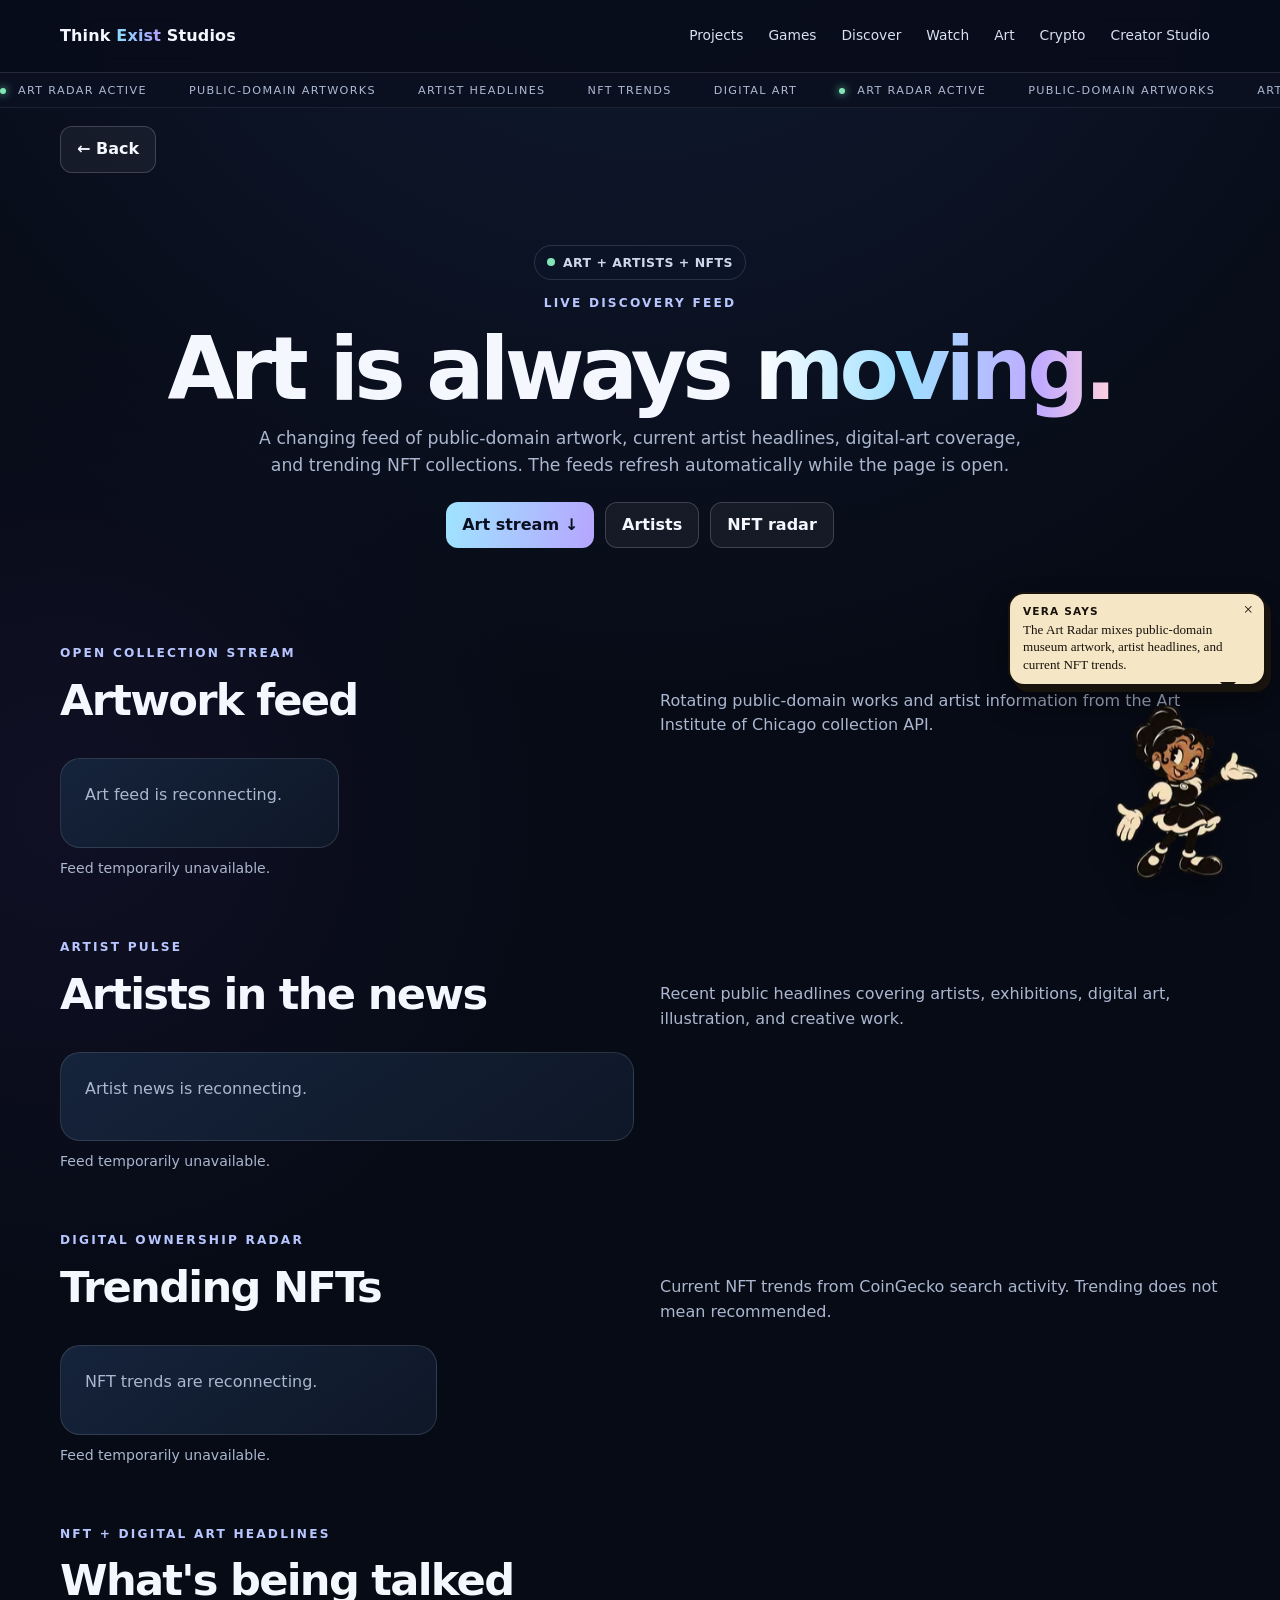
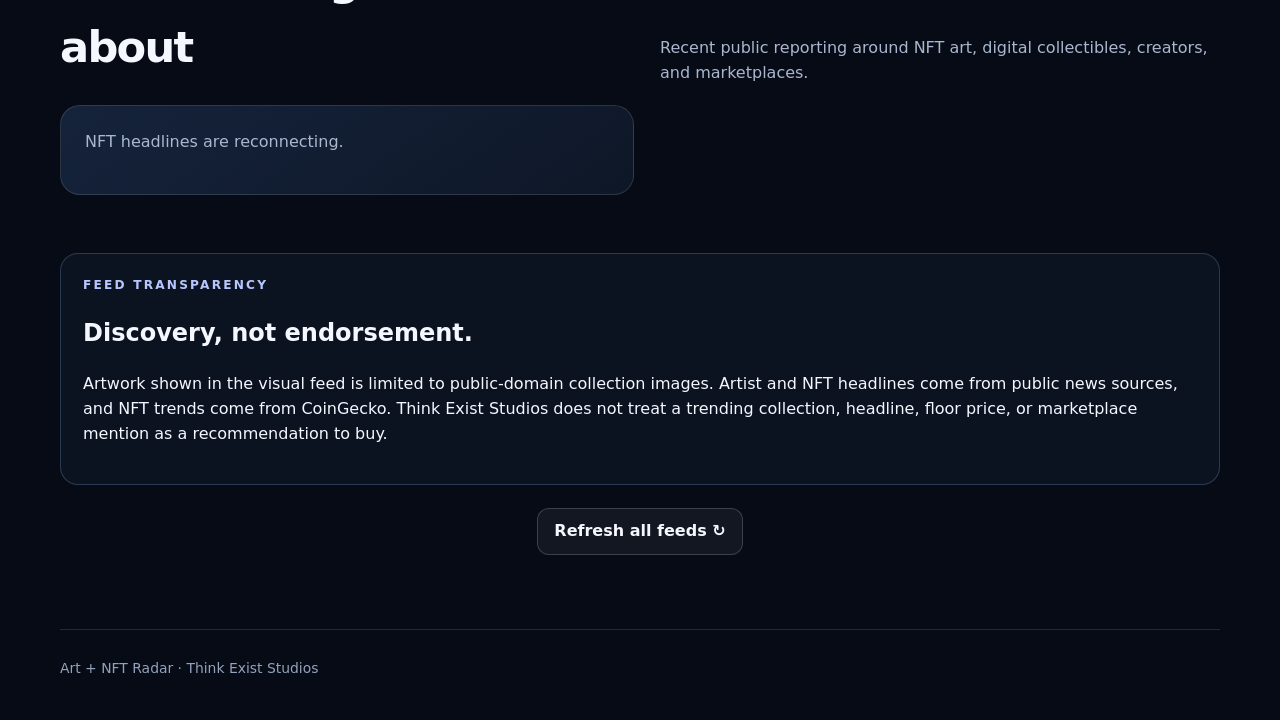
==== art.html @ a60bba44 "Add live art, artist, and NFT radar" ====
<!doctype html>
<html lang="en">
<head>
<meta charset="utf-8"><meta name="viewport" content="width=device-width,initial-scale=1">
<meta name="theme-color" content="#070b16">
<meta name="description" content="Think Exist Art Radar — live art, artist headlines and NFT trends.">
<title>Art + NFT Radar | Think Exist Studios</title><link rel="stylesheet" href="styles.css">
</head>
<body data-page="art">
<header class="top"><div class="topin shell">
  <a class="brand" href="index.html">Think <b>Exist</b> Studios</a>
  <nav class="nav"><a href="index.html#projects">Projects</a><a href="games.html">Games</a><a href="discover.html">Discover</a><a href="watch.html">Watch</a><a href="art.html">Art</a><a href="crypto.html">Crypto</a><a href="creator-studio.html">Creator Studio</a></nav>
</div></header>

<div class="signalbar"><div class="signaltrack">
  <span><i></i> ART RADAR ACTIVE</span><span>PUBLIC-DOMAIN ARTWORKS</span><span>ARTIST HEADLINES</span><span>NFT TRENDS</span><span>DIGITAL ART</span>
  <span><i></i> ART RADAR ACTIVE</span><span>PUBLIC-DOMAIN ARTWORKS</span><span>ARTIST HEADLINES</span><span>NFT TRENDS</span><span>DIGITAL ART</span>
</div></div>

<main class="shell">
<div class="page-back"><button class="btn" type="button" onclick="history.length>1?history.back():location.href='index.html'">← Back</button></div>

<section class="hero">
  <div class="livepill"><span class="pulse"></span> ART + ARTISTS + NFTS</div>
  <div class="eyebrow">Live discovery feed</div>
  <h1>Art is always <span class="grad">moving.</span></h1>
  <p>A changing feed of public-domain artwork, current artist headlines, digital-art coverage, and trending NFT collections. The feeds refresh automatically while the page is open.</p>
  <div class="row"><a class="btn primary" href="#art-stream">Art stream ↓</a><a class="btn" href="#artists">Artists</a><a class="btn" href="#nfts">NFT radar</a></div>
</section>

<section class="section" id="art-stream">
  <div class="sectionhead"><div><div class="eyebrow">Open collection stream</div><h2>Artwork feed</h2></div><p>Rotating public-domain works and artist information from the Art Institute of Chicago collection API.</p></div>
  <div class="art-grid" id="artGrid"><article class="card skeleton-card"><p>Loading artwork…</p></article></div>
  <div class="statusline" id="artStatus">Connecting to art feed…</div>
</section>

<section class="section" id="artists">
  <div class="sectionhead"><div><div class="eyebrow">Artist pulse</div><h2>Artists in the news</h2></div><p>Recent public headlines covering artists, exhibitions, digital art, illustration, and creative work.</p></div>
  <div class="news-grid" id="artistNews"><article class="card skeleton-card"><p>Loading artist headlines…</p></article></div>
  <div class="statusline" id="artistStatus">Connecting to artist news…</div>
</section>

<section class="section" id="nfts">
  <div class="sectionhead"><div><div class="eyebrow">Digital ownership radar</div><h2>Trending NFTs</h2></div><p>Current NFT trends from CoinGecko search activity. Trending does not mean recommended.</p></div>
  <div class="nft-grid" id="nftGrid"><article class="card skeleton-card"><p>Loading NFT trends…</p></article></div>
  <div class="statusline" id="nftStatus">Connecting to NFT trend data…</div>
</section>

<section class="section">
  <div class="sectionhead"><div><div class="eyebrow">NFT + digital art headlines</div><h2>What's being talked about</h2></div><p>Recent public reporting around NFT art, digital collectibles, creators, and marketplaces.</p></div>
  <div class="news-grid" id="nftNews"><article class="card skeleton-card"><p>Loading NFT headlines…</p></article></div>
</section>

<section class="section">
  <div class="callout">
    <div class="eyebrow">Feed transparency</div>
    <h2>Discovery, not endorsement.</h2>
    <p>Artwork shown in the visual feed is limited to public-domain collection images. Artist and NFT headlines come from public news sources, and NFT trends come from CoinGecko. Think Exist Studios does not treat a trending collection, headline, floor price, or marketplace mention as a recommendation to buy.</p>
  </div>
</section>

<div class="row"><button class="btn" id="refreshArt" type="button">Refresh all feeds ↻</button></div>
</main>

<footer class="footer shell">Art + NFT Radar · Think Exist Studios</footer>

<script>
(()=>{
 const esc=s=>String(s??'').replace(/[&<>"']/g,c=>({'&':'&amp;','<':'&lt;','>':'&gt;','"':'&quot;',"'":'&#39;'}[c]));
 const host=u=>{try{return new URL(u).hostname.replace(/^www\./,'')}catch{return 'source'}};
 async function load(){
  const art=document.getElementById('artGrid'),artStatus=document.getElementById('artStatus'),
        artists=document.getElementById('artistNews'),artistStatus=document.getElementById('artistStatus'),
        nft=document.getElementById('nftGrid'),nftStatus=document.getElementById('nftStatus'),
        nftNews=document.getElementById('nftNews');
  artStatus.textContent='Refreshing art feed…'; artistStatus.textContent='Refreshing artist news…'; nftStatus.textContent='Refreshing NFT radar…';
  try{
   const r=await fetch('/api/art-feed',{cache:'no-store'}); if(!r.ok)throw new Error();
   const d=await r.json();
   const works=d.artworks||[];
   art.innerHTML=works.length?works.map(w=>'<a class="art-card" href="'+esc(w.url)+'" target="_blank" rel="noopener"><img loading="lazy" src="'+esc(w.image)+'" alt="'+esc(w.title)+'"><div><small>PUBLIC DOMAIN · ART INSTITUTE OF CHICAGO</small><h3>'+esc(w.title||'Untitled')+'</h3><p>'+esc(w.artist||'Artist unknown')+(w.date?' · '+esc(w.date):'')+'</p></div></a>').join(''):'<article class="card"><p>Artwork feed is temporarily unavailable.</p></article>';
   artStatus.textContent='Updated '+new Date().toLocaleTimeString()+' · '+works.length+' artworks';

   const news=d.artistNews||[];
   artists.innerHTML=news.length?news.map((n,i)=>'<a class="news-card" href="'+esc(n.url)+'" target="_blank" rel="noopener"><span class="news-num">'+String(i+1).padStart(2,'0')+'</span><div><small>'+esc(n.source||host(n.url))+'</small><h3>'+esc(n.title)+'</h3><p>'+esc(n.published||'Recent')+'</p></div><b>↗</b></a>').join(''):'<article class="card"><p>Artist headlines are reconnecting.</p></article>';
   artistStatus.textContent='Updated '+new Date().toLocaleTimeString()+' · public artist headlines';

   const nfts=d.nfts||[];
   nft.innerHTML=nfts.length?nfts.map((x,i)=>'<a class="nft-card" href="'+esc(x.url)+'" target="_blank" rel="noopener">'+(x.thumb?'<img loading="lazy" src="'+esc(x.thumb)+'" alt="">':'')+'<div><small>TRENDING #'+(i+1)+'</small><h3>'+esc(x.name||'NFT collection')+'</h3><p>'+(x.symbol?esc(x.symbol)+' · ':'')+(x.floor?esc(x.floor):'Floor unavailable')+(x.change!==null&&x.change!==undefined?' · '+(Number(x.change)>=0?'+':'')+Number(x.change).toFixed(2)+'% 24h':'')+'</p></div></a>').join(''):'<article class="card"><p>NFT trends are temporarily unavailable.</p></article>';
   nftStatus.textContent='Updated '+new Date().toLocaleTimeString()+' · CoinGecko trending NFT data';

   const nn=d.nftNews||[];
   nftNews.innerHTML=nn.length?nn.map((n,i)=>'<a class="news-card" href="'+esc(n.url)+'" target="_blank" rel="noopener"><span class="news-num">'+String(i+1).padStart(2,'0')+'</span><div><small>'+esc(n.source||host(n.url))+'</small><h3>'+esc(n.title)+'</h3><p>'+esc(n.published||'Recent')+'</p></div><b>↗</b></a>').join(''):'<article class="card"><p>NFT headlines are reconnecting.</p></article>';
  }catch(e){
   art.innerHTML='<article class="card"><p>Art feed is reconnecting.</p></article>';
   artists.innerHTML='<article class="card"><p>Artist news is reconnecting.</p></article>';
   nft.innerHTML='<article class="card"><p>NFT trends are reconnecting.</p></article>';
   nftNews.innerHTML='<article class="card"><p>NFT headlines are reconnecting.</p></article>';
   artStatus.textContent=artistStatus.textContent=nftStatus.textContent='Feed temporarily unavailable.';
  }
 }
 document.getElementById('refreshArt').addEventListener('click',load);
 load(); setInterval(load,600000);
})();
</script>
<script src="vera-guide.js" defer></script>
</body></html>
---- styles.css ----
:root{color-scheme:dark;--bg:#070b16;--panel:#111a2a;--panel2:#15233a;--ink:#f5f7ff;--muted:#aab7cf;--line:#ffffff1f;--cyan:#8bdcff;--violet:#b0a0ff;--gold:#ffd77b;--green:#82e6b7}
*{box-sizing:border-box}html{scroll-behavior:smooth}body{margin:0;min-height:100vh;overflow-x:hidden;background:radial-gradient(circle at 50% -10%,#263e7155,transparent 35%),radial-gradient(circle at 5% 35%,#512f8a20,transparent 25%),var(--bg);color:var(--ink);font:16px/1.55 system-ui,-apple-system,Segoe UI,Roboto,Arial,sans-serif}a{color:inherit}img{max-width:100%;display:block}button{font:inherit}.shell{width:min(1160px,calc(100% - 34px));margin:auto}.top{position:sticky;top:0;z-index:40;background:#080d1be8;border-bottom:1px solid var(--line);backdrop-filter:blur(14px)}.topin{min-height:72px;display:flex;align-items:center;justify-content:space-between;gap:20px}.brand{font-weight:900;text-decoration:none;letter-spacing:.01em;white-space:nowrap}.brand b{background:linear-gradient(90deg,var(--cyan),var(--violet));background-clip:text;color:transparent}.nav{display:flex;flex-wrap:wrap;gap:5px;justify-content:flex-end}.nav a{text-decoration:none;color:#d8e0f2;padding:8px 10px;border-radius:999px;font-size:.86rem}.nav a:hover{background:#ffffff10}.hero{padding:72px 0 38px;text-align:center;position:relative}.hero-live{min-height:610px;display:flex;flex-direction:column;align-items:center;justify-content:center}.hero h1{font-size:clamp(2.5rem,7vw,5.4rem);line-height:1.02;letter-spacing:-.055em;margin:12px auto;max-width:980px}.hero p{max-width:780px;margin:auto;color:var(--muted);font-size:1.08rem}.eyebrow{text-transform:uppercase;letter-spacing:.18em;font-weight:800;font-size:.76rem;color:#b8c6ff}.grad{background:linear-gradient(90deg,#fff,#9edfff 42%,#c1aaff 80%,#ffd0df);background-clip:text;color:transparent}.row{display:flex;flex-wrap:wrap;gap:11px;justify-content:center;margin-top:23px}.leftrow{justify-content:flex-start;margin-top:12px}.btn{display:inline-flex;align-items:center;justify-content:center;min-height:44px;padding:10px 16px;border-radius:12px;border:1px solid #ffffff2d;background:#ffffff0d;text-decoration:none;font-weight:760;cursor:pointer;color:var(--ink);transition:.2s ease}.btn.primary{background:linear-gradient(100deg,#9fe4ff,#b6a5ff);color:#081020;border:0}.btn:hover{transform:translateY(-2px);box-shadow:0 10px 30px #0005}.section{padding:58px 0 0}.sectionhead{display:flex;align-items:end;justify-content:space-between;gap:20px;margin-bottom:20px}.sectionhead h2,.feature-band h2{font-size:clamp(1.8rem,4vw,2.7rem);margin:4px 0;letter-spacing:-.04em}.sectionhead p,.feature-band p{color:var(--muted);max-width:560px;margin:0}.grid2{display:grid;grid-template-columns:repeat(2,minmax(0,1fr));gap:18px}.grid3{display:grid;grid-template-columns:repeat(3,minmax(0,1fr));gap:16px}.card{border:1px solid var(--line);background:linear-gradient(145deg,#15233b,#0e1727);border-radius:20px;padding:24px;overflow:hidden;position:relative}.card h3{margin:8px 0;font-size:1.35rem}.card p{color:var(--muted);margin:0 0 15px}.hoverlift{transition:transform .25s ease,border-color .25s ease,box-shadow .25s ease}.hoverlift:hover{transform:translateY(-5px);border-color:#9ddfff55;box-shadow:0 24px 60px #0005}.tagrow{display:flex;gap:7px;flex-wrap:wrap}.tag{font-size:.76rem;padding:4px 9px;border:1px solid #ffffff25;border-radius:999px;color:#dbe4f5;background:#ffffff08}.live-tag:before{content:"";display:inline-block;width:6px;height:6px;border-radius:50%;background:var(--green);margin-right:6px;box-shadow:0 0 10px var(--green)}.person-card{display:grid;grid-template-columns:110px 1fr;gap:18px;align-items:center}.person-card img{width:110px;height:110px;border-radius:20px;object-fit:cover;border:1px solid #ffffff2c}.feature-link{color:var(--cyan);text-decoration:none;font-weight:750}.feature-link:hover{text-decoration:underline}.wide{grid-column:1/-1}.callout{border:1px solid #91bfff39;background:#84bfff0c;border-radius:18px;padding:22px}.glowcall{box-shadow:0 20px 80px #6f73ff12}.footer{margin-top:74px;border-top:1px solid var(--line);padding:28px 0 40px;color:#93a2bd;font-size:.87rem}.profilehero{display:grid;grid-template-columns:1.05fr .95fr;gap:24px;align-items:center;padding:46px 0 20px}.profilehero img{border-radius:24px;border:1px solid #ffffff30;box-shadow:0 30px 70px #0008}.profilehero h1{font-size:clamp(2.3rem,6vw,4.4rem);line-height:1.02;margin:8px 0 12px;letter-spacing:-.05em}.links{display:grid;grid-template-columns:repeat(2,minmax(0,1fr));gap:12px}.linktile{border:1px solid var(--line);background:#ffffff08;border-radius:14px;padding:15px;text-decoration:none}.linktile strong{display:block}.linktile span{color:var(--muted);font-size:.9rem;word-break:break-word}.portfolio{display:grid;grid-template-columns:repeat(2,minmax(0,1fr));gap:18px}.work{border:1px solid var(--line);background:#0d1625;border-radius:18px;overflow:hidden}.work img{width:100%;aspect-ratio:16/10;object-fit:cover}.work .body{padding:18px}.work h3{margin:0 0 7px}.work p{color:var(--muted);margin:0 0 13px}.market{display:grid;grid-template-columns:repeat(3,minmax(0,1fr));gap:14px}.market .price{font-size:1.7rem;font-weight:900}.up{color:var(--green)}.down{color:#ff9f9f}.feedbox{min-height:480px;border:1px solid var(--line);border-radius:20px;padding:18px;background:#ffffff05}.statusline{color:var(--muted);font-size:.88rem;margin-top:10px}.authbox,.editor{max-width:760px;margin:40px auto;border:1px solid var(--line);border-radius:20px;background:#0f192a;padding:24px}.field{display:grid;gap:6px;margin:12px 0}.field label{font-size:.9rem;color:#c7d2e7;font-weight:700}.field input,.field textarea{width:100%;padding:12px 13px;border-radius:11px;border:1px solid #ffffff28;background:#080f1d;color:white;font:inherit}.field textarea{min-height:120px;resize:vertical}.split{display:grid;grid-template-columns:1fr 1fr;gap:12px}.toolbar{display:flex;gap:9px;flex-wrap:wrap}.itemrow{border:1px solid var(--line);border-radius:14px;padding:14px;margin-top:10px;background:#ffffff06}.hide{display:none!important}

.signalbar{height:35px;overflow:hidden;border-bottom:1px solid #ffffff12;background:#0a1020;color:#adbad3;font-size:.7rem;letter-spacing:.12em}.signaltrack{display:flex;align-items:center;gap:42px;width:max-content;height:35px;animation:signalScroll 34s linear infinite}.signaltrack span{white-space:nowrap}.signaltrack i{display:inline-block;width:6px;height:6px;border-radius:50%;background:var(--green);box-shadow:0 0 9px var(--green);margin-right:7px}@keyframes signalScroll{to{transform:translateX(-50%)}}
.livepill{display:inline-flex;align-items:center;gap:8px;margin:0 auto 14px;padding:7px 12px;border:1px solid #ffffff20;border-radius:999px;background:#0c1528cc;color:#cdd8ed;font-size:.78rem;font-weight:800;letter-spacing:.04em}.pulse,.pulse-dot{width:8px;height:8px;border-radius:50%;background:var(--green);box-shadow:0 0 0 0 #82e6b777;animation:pulseRing 2s infinite}.pulse-dot.cyan{background:var(--cyan)}.pulse-dot.violet{background:var(--violet)}@keyframes pulseRing{70%{box-shadow:0 0 0 8px transparent}}
.orb{position:absolute;border-radius:50%;filter:blur(3px);pointer-events:none;opacity:.55;animation:orbfloat 10s ease-in-out infinite}.orb1{width:240px;height:240px;background:radial-gradient(circle,#4fd8ff44,transparent 65%);left:5%;top:10%}.orb2{width:320px;height:320px;background:radial-gradient(circle,#9c6dff38,transparent 65%);right:2%;bottom:0;animation-delay:-4s}@keyframes orbfloat{50%{transform:translateY(28px) translateX(18px) scale(1.08)}}
.pulse-grid{display:grid;grid-template-columns:repeat(3,minmax(0,1fr));gap:12px;width:min(900px,100%);margin:38px auto 0}.pulse-card{position:relative;border:1px solid #ffffff1f;background:#0b1424bf;border-radius:16px;padding:16px;text-align:left;text-decoration:none;backdrop-filter:blur(10px);transition:.25s ease}.pulse-card:hover{transform:translateY(-4px);border-color:#9edfff55}.pulse-card .pulse-dot{position:absolute;right:14px;top:14px}.pulse-card small{display:block;color:#8fa1c1;font-size:.66rem;letter-spacing:.12em}.pulse-card strong{display:block;font-size:1.05rem;margin:4px 0}.pulse-card em{font-style:normal;color:var(--muted);font-size:.82rem}
.feature-band{display:grid;grid-template-columns:1fr 220px;gap:30px;align-items:center;border:1px solid #a899ff32;background:linear-gradient(120deg,#261e4a55,#10213888);border-radius:24px;padding:30px;margin-top:65px}.vera-placeholder{height:150px;border-radius:20px;border:1px dashed #b8abff55;display:grid;place-content:center;text-align:center;background:radial-gradient(circle,#9a81ff22,transparent 65%)}.vera-placeholder span{font-size:2rem;font-weight:1000;letter-spacing:.12em}.vera-placeholder small{color:var(--muted)}

.system-card b{font-size:2rem;color:#ffffff14;position:absolute;right:18px;top:10px}.game-stage{position:relative;overflow:hidden;border:1px solid #82e6b72d;background:linear-gradient(135deg,#0d1826,#11192f);border-radius:24px;padding:30px;display:grid;grid-template-columns:1.2fr .8fr;gap:24px}.stage-scan{position:absolute;inset:0;pointer-events:none;background:linear-gradient(180deg,transparent,#8bdcff08,transparent);height:35%;animation:scan 5s linear infinite}@keyframes scan{from{transform:translateY(-100%)}to{transform:translateY(300%)}}.build-console{display:grid;gap:10px;align-content:center}.build-console span{padding:12px 14px;border:1px solid #ffffff14;border-radius:12px;background:#050a13;font:700 .78rem ui-monospace,SFMono-Regular,Menlo,monospace;color:#b8c5db}.build-console i{display:inline-block;width:7px;height:7px;border-radius:50%;background:var(--green);margin-right:8px}.build-console .waiting i{background:var(--gold)}.timeline{display:grid;grid-template-columns:repeat(3,1fr);gap:14px}.timeline>div{border-top:2px solid #8bdcff55;padding:16px 4px}.timeline span{font-size:.72rem;color:var(--cyan);font-weight:900;letter-spacing:.15em}.timeline strong{display:block;margin:7px 0}.timeline p{margin:0;color:var(--muted);font-size:.9rem}

.news-grid{display:grid;grid-template-columns:repeat(2,minmax(0,1fr));gap:12px}.news-card{display:grid;grid-template-columns:46px 1fr 24px;gap:14px;align-items:start;text-decoration:none;border:1px solid var(--line);background:#0c1524;border-radius:16px;padding:16px;transition:.2s ease}.news-card:hover{border-color:#8bdcff55;transform:translateX(3px)}.news-num{font:900 1.35rem ui-monospace,SFMono-Regular,monospace;color:#ffffff22}.news-card small,.video-card small{color:var(--cyan);text-transform:uppercase;letter-spacing:.08em;font-size:.67rem}.news-card h3{font-size:1rem;line-height:1.35;margin:4px 0 6px}.news-card p{margin:0;color:var(--muted);font-size:.78rem}.video-grid{display:grid;grid-template-columns:repeat(3,minmax(0,1fr));gap:16px}.video-card{overflow:hidden;border:1px solid var(--line);border-radius:18px;background:#0d1625}.video-frame{aspect-ratio:16/9;background:#03060c}.video-frame iframe,.trailer-shell iframe{width:100%;height:100%;border:0}.video-body{padding:14px}.video-body h3{font-size:.98rem;line-height:1.35;margin:5px 0}.video-body p{margin:0;color:var(--muted);font-size:.78rem}.anime-grid{display:grid;grid-template-columns:repeat(5,minmax(0,1fr));gap:14px}.anime-card{border:1px solid var(--line);border-radius:18px;overflow:hidden;background:#0c1423;text-decoration:none;transition:.25s ease}.anime-card:hover{transform:translateY(-5px);border-color:#b0a0ff66}.anime-card img{width:100%;aspect-ratio:3/4;object-fit:cover;background:#0b1120}.anime-card div{padding:12px}.anime-card span{color:var(--violet);font-weight:900;font-size:.75rem}.anime-card h3{font-size:.92rem;line-height:1.25;margin:5px 0}.anime-card p{color:var(--muted);font-size:.72rem;margin:0}.trailer-shell{aspect-ratio:16/8;max-width:900px;margin:auto;border:1px solid var(--line);border-radius:22px;overflow:hidden;background:#050a12}.trailer-empty{height:100%;display:grid;place-items:center;text-align:center;color:var(--muted);padding:30px}.skeleton-card{animation:softpulse 1.6s ease-in-out infinite}@keyframes softpulse{50%{opacity:.55}}

.vera-guide{position:fixed;z-index:80;right:max(14px,env(safe-area-inset-right));bottom:max(14px,env(safe-area-inset-bottom));width:158px;height:204px;pointer-events:none;filter:drop-shadow(0 14px 14px #0006);overflow:visible;max-width:calc(100vw - 28px);max-height:calc(100dvh - 28px)}
.vera-character{position:absolute;right:0;bottom:0;display:block;width:100%;height:100%;border:0;background:transparent;padding:0;cursor:pointer;pointer-events:auto;animation:veraBob 3s ease-in-out infinite}
.vera-character img{width:100%;height:100%;object-fit:contain;object-position:center bottom;transition:transform .3s ease}
.vera-character:hover img{transform:scale(1.04)}
.vera-character.vera-image-fallback:before{content:"VERA";position:absolute;inset:auto 12px 18px;display:grid;place-items:center;min-height:66px;border:2px solid #c9bcff88;border-radius:20px;background:linear-gradient(145deg,#372b67,#16223d);color:white;font-weight:1000;letter-spacing:.16em;box-shadow:0 12px 30px #0007}
.vera-bubble{position:absolute;z-index:81;width:min(258px,calc(100vw - 28px));max-width:calc(100vw - 28px);max-height:min(156px,calc(100dvh - 236px));right:0;bottom:calc(100% - 4px);overflow:auto;overscroll-behavior:contain;background:#f5e6c5;color:#18120c;border:2px solid #19130d;border-radius:16px;padding:11px 13px;box-shadow:5px 6px 0 #19130d;opacity:0;transform:scale(.92) translateY(7px);transform-origin:bottom right;transition:opacity .22s ease,transform .22s ease;pointer-events:none;font-family:Georgia,'Times New Roman',serif}
.vera-bubble:after{content:"";position:absolute;right:28px;bottom:-14px;border:8px solid transparent;border-top-color:#19130d}
.vera-bubble.show{opacity:1;transform:scale(1) translateY(0);pointer-events:auto}
.vera-bubble strong{display:block;padding-right:22px;font:900 .66rem system-ui,sans-serif;letter-spacing:.11em}
.vera-bubble p{margin:4px 0 0;font-size:.82rem;line-height:1.32;text-align:left}
.vera-close{position:absolute;right:5px;top:2px;border:0;background:transparent;font-size:1.05rem;cursor:pointer;color:#19130d}
@keyframes veraBob{50%{transform:translateY(-6px) rotate(1deg)}}
@media(max-width:1100px){
 .vera-guide{left:50%;right:auto;bottom:max(12px,env(safe-area-inset-bottom));width:142px;height:184px;transform:translateX(-50%);max-width:calc(100vw - 24px);max-height:calc(100dvh - 24px)}
 .vera-bubble{left:50%;right:auto;bottom:calc(100% - 3px);width:min(242px,calc(100vw - 24px));max-width:calc(100vw - 24px);max-height:min(138px,calc(100dvh - 210px));transform:translateX(-50%) scale(.92) translateY(7px);transform-origin:bottom center;padding:10px 12px}
 .vera-bubble:after{left:50%;right:auto;transform:translateX(-50%);bottom:-14px}
 .vera-bubble.show{transform:translateX(-50%) scale(1) translateY(0)}
 .vera-bubble p{text-align:center;font-size:.8rem;line-height:1.3}
 .vera-bubble strong{text-align:center;padding:0 22px;font-size:.64rem}
}
@media(max-width:520px){
 .vera-guide{width:118px;height:154px;bottom:max(10px,env(safe-area-inset-bottom))}
 .vera-bubble{width:min(218px,calc(100vw - 20px));max-width:calc(100vw - 20px);max-height:min(120px,calc(100dvh - 174px));padding:9px 11px;border-radius:14px;box-shadow:4px 5px 0 #19130d}
 .vera-bubble p{font-size:.74rem;line-height:1.26}
 .vera-bubble strong{font-size:.6rem;letter-spacing:.1em}
 .vera-close{font-size:1rem}
}


@media(max-width:920px){.nav a:nth-last-child(1),.nav a:nth-last-child(2){display:none}.anime-grid{grid-template-columns:repeat(3,1fr)}.video-grid{grid-template-columns:repeat(2,1fr)}.pulse-grid{grid-template-columns:1fr 1fr}.pulse-grid .pulse-card:last-child{grid-column:1/-1}.game-stage{grid-template-columns:1fr}.timeline{grid-template-columns:1fr}}
@media(max-width:760px){.nav{flex-wrap:nowrap;overflow-x:auto;max-width:68vw;justify-content:flex-start}.nav a{white-space:nowrap}.grid2,.grid3,.portfolio,.market,.links,.profilehero,.news-grid,.video-grid{grid-template-columns:1fr}.sectionhead{display:block}.person-card{grid-template-columns:82px 1fr}.person-card img{width:82px;height:82px}.split{grid-template-columns:1fr}.hero{padding-top:48px}.hero-live{min-height:560px}.pulse-grid{grid-template-columns:1fr}.pulse-grid .pulse-card:last-child{grid-column:auto}.feature-band{grid-template-columns:1fr}.vera-placeholder{display:none}.anime-grid{grid-template-columns:repeat(2,1fr)}.trailer-shell{aspect-ratio:16/10}.vera-guide{width:118px;height:154px}.vera-bubble{width:min(218px,calc(100vw - 20px));font-size:.78rem}.signalbar{height:31px}.signaltrack{height:31px}}
@media(prefers-reduced-motion:reduce){*{scroll-behavior:auto!important}.signaltrack,.orb,.pulse,.pulse-dot,.stage-scan,.skeleton-card,.vera-character{animation:none!important}.hoverlift,.pulse-card,.anime-card,.news-card,.vera-guide{transition:none!important}}
.watch-shell{display:grid;grid-template-columns:minmax(0,1fr);justify-items:center}
.watch-feed{width:min(460px,100%);display:grid;gap:22px;scroll-snap-type:y proximity}
.watch-card{width:100%;scroll-snap-align:start;border:1px solid var(--line);border-radius:24px;overflow:hidden;background:linear-gradient(160deg,#0a111d,#111b2e);box-shadow:0 24px 70px #0005}
.watch-player{position:relative;aspect-ratio:9/16;background:#03060c;overflow:hidden}
.watch-player img,.watch-player iframe{width:100%;height:100%;border:0;object-fit:cover}
.watch-play{position:absolute;inset:0;display:grid;place-items:center;border:0;background:linear-gradient(180deg,transparent 45%,#000a);color:white;cursor:pointer}
.watch-play span{display:grid;place-items:center;width:72px;height:72px;border-radius:50%;background:#ffffffec;color:#081020;font-size:1.8rem;box-shadow:0 15px 40px #0008;padding-left:4px}
.watch-meta{padding:15px 17px 18px}
.watch-meta small{display:block;color:var(--cyan);font-size:.68rem;letter-spacing:.11em;text-transform:uppercase;font-weight:800}
.watch-meta h3{font-size:1rem;line-height:1.35;margin:6px 0}
.watch-meta p{margin:0;color:var(--muted);font-size:.8rem}
.watch-note{width:min(620px,100%);margin:0 auto 22px;text-align:center;color:var(--muted)}
@media(max-width:760px){.watch-feed{width:min(390px,100%);gap:16px}.watch-card{border-radius:19px}.watch-play span{width:60px;height:60px;font-size:1.5rem}.watch-meta{padding:12px 14px 15px}}

.watch-channel{display:grid;place-items:center;background:radial-gradient(circle at 50% 35%,#32477d,#10182b 52%,#070b16)}
.watch-channel .watch-play{background:linear-gradient(180deg,#ffffff05,#0007)}
.watch-channel-copy{display:grid;place-items:center;gap:9px;text-align:center;padding:24px}
.watch-channel-play{display:grid;place-items:center;width:70px;height:70px;border-radius:50%;background:white;color:#0b1020;font-size:1.7rem;padding-left:4px;box-shadow:0 14px 40px #0008}
.watch-channel-copy strong{font-size:1.2rem}
.watch-channel-copy small{color:#c2d1eb;text-transform:uppercase;letter-spacing:.1em;font-size:.68rem}

.vera-profile{display:grid;grid-template-columns:minmax(0,1.05fr) minmax(280px,.95fr);gap:28px;align-items:center;padding:54px 0 18px}
.vera-profile-copy h1{font-size:clamp(2.6rem,7vw,5rem);line-height:1.02;letter-spacing:-.055em;margin:10px 0 14px}
.vera-profile-copy p{color:var(--muted);font-size:1.06rem;max-width:720px}
.vera-portrait{min-height:430px;display:grid;place-items:center;border:1px solid #aa9cff35;border-radius:28px;background:radial-gradient(circle at 50% 35%,#5b43a544,transparent 48%),linear-gradient(145deg,#10182a,#0b1220);overflow:hidden}
.vera-portrait img{width:min(330px,78%);max-height:430px;object-fit:contain;object-position:center bottom}
.vera-cap-grid{display:grid;grid-template-columns:repeat(3,minmax(0,1fr));gap:16px}
.vera-cap-grid .card{min-height:180px}
.vera-status{display:inline-flex;align-items:center;gap:8px;padding:6px 10px;border-radius:999px;border:1px solid #82e6b744;background:#82e6b70d;color:#c8ffe3;font-size:.75rem;font-weight:800}
.vera-status:before{content:"";width:7px;height:7px;border-radius:50%;background:var(--green);box-shadow:0 0 10px var(--green)}
@media(max-width:820px){.vera-profile{grid-template-columns:1fr}.vera-portrait{min-height:320px}.vera-cap-grid{grid-template-columns:1fr}}

.watch-tabs{display:flex;gap:8px;overflow-x:auto;padding:4px 2px 14px;scrollbar-width:thin}
.watch-tab{flex:0 0 auto;border:1px solid var(--line);background:#0d1625;color:#cbd7ed;border-radius:999px;padding:9px 14px;font-weight:800;cursor:pointer}
.watch-tab.active{background:linear-gradient(100deg,#9fe4ff,#b6a5ff);color:#081020;border-color:transparent}
.watch-panel{display:none;width:100%;margin-top:12px}
.watch-panel.active{display:block}
.watch-panel-head{display:flex;justify-content:space-between;gap:24px;align-items:end;margin-bottom:16px}
.watch-panel-head small{color:var(--cyan);font-size:.68rem;letter-spacing:.12em;font-weight:900}
.watch-panel-head h3{font-size:1.8rem;margin:3px 0 0}
.watch-panel-head p{margin:0;color:var(--muted);max-width:560px}
.embed-stage{width:min(760px,100%);margin:auto;border:1px solid var(--line);border-radius:22px;overflow:hidden;background:#03060c;box-shadow:0 24px 70px #0005}
.embed-stage iframe{display:block;width:100%;height:100%;border:0}
.embed-stage.vertical{width:min(430px,100%);aspect-ratio:9/16}
.embed-stage.landscape{aspect-ratio:16/9}
.embed-stage.twitch-stage{aspect-ratio:16/9;min-height:300px}
.watch-note.compact{margin-top:12px;font-size:.78rem}
@media(max-width:760px){.watch-panel-head{display:block}.watch-panel-head p{margin-top:6px}.watch-panel-head h3{font-size:1.45rem}.embed-stage{border-radius:16px}.embed-stage.twitch-stage{min-height:300px;overflow-x:auto}}

.dex-tools{display:grid;grid-template-columns:160px minmax(0,1fr) auto;gap:12px;align-items:end;margin-bottom:14px}
.dex-tools label{display:grid;gap:6px}
.dex-tools label span{font-size:.78rem;color:#c7d2e7;font-weight:800}
.dex-tools input,.dex-tools select{width:100%;min-height:44px;padding:10px 12px;border-radius:11px;border:1px solid #ffffff28;background:#080f1d;color:white;font:inherit}
.dex-frame{width:100%;height:min(720px,72vh);min-height:460px;border:1px solid var(--line);border-radius:20px;overflow:hidden;background:#03060c}
.dex-frame iframe{width:100%;height:100%;border:0}
.crypto-steps,.wallet-rules{display:grid;grid-template-columns:repeat(3,minmax(0,1fr));gap:16px}
.crypto-steps .card,.wallet-rules .card{min-height:220px}
.crypto-steps .card>b{font-size:2rem;color:#ffffff18;position:absolute;right:18px;top:10px}
.danger-card{border-color:#ff8e8e45;background:linear-gradient(145deg,#2a151c,#111725)}
@media(max-width:920px){.crypto-steps,.wallet-rules{grid-template-columns:repeat(2,minmax(0,1fr))}.dex-tools{grid-template-columns:1fr 1fr}.dex-tools .btn{grid-column:1/-1}}
@media(max-width:620px){.crypto-steps,.wallet-rules{grid-template-columns:1fr}.dex-tools{grid-template-columns:1fr}.dex-tools .btn{grid-column:auto}.dex-frame{height:62vh;min-height:420px}}

.crypto-checklist,.recovery-safe{max-width:900px;margin:auto}
.checklist-head{display:flex;justify-content:space-between;gap:18px;align-items:center;margin-bottom:16px}
.checklist-head h3{margin:0 0 4px}.checklist-head p{margin:0;color:var(--muted)}
.crypto-checklist pre,.recovery-safe pre{white-space:pre-wrap;word-break:break-word;margin:0;padding:18px;border:1px solid #ffffff1a;border-radius:14px;background:#070d18;color:#dce7f8;font:600 .88rem/1.6 ui-monospace,SFMono-Regular,Menlo,monospace}
.recovery-actions{display:flex;gap:10px;flex-wrap:wrap;margin:15px 0}
.seed-warning{margin:14px 0 0;color:#ffd0d0}
.live-x-box{max-width:900px;margin:auto}
@media(max-width:680px){.checklist-head{display:block}.checklist-head .btn{margin-top:12px;width:100%}.crypto-checklist pre,.recovery-safe pre{font-size:.77rem;padding:13px}.recovery-actions .btn{width:100%}}

.page-back{padding-top:18px;display:flex;justify-content:flex-start}
.blockchain-daily{display:grid;grid-template-columns:1.1fr .9fr;gap:18px}
.lesson-card,.quiz-card{min-height:280px}
.lesson-example{margin-top:16px;padding:14px;border-left:3px solid var(--cyan);background:#ffffff07;border-radius:10px;color:#d8e4f7}
.quiz-answers{display:grid;gap:10px;margin-top:16px}
.quiz-answer{justify-content:flex-start;text-align:left;width:100%}
@media(max-width:760px){.blockchain-daily{grid-template-columns:1fr}.page-back{padding-top:12px}}

.art-grid{display:grid;grid-template-columns:repeat(4,minmax(0,1fr));gap:15px}
.art-card,.nft-card{display:block;text-decoration:none;border:1px solid var(--line);border-radius:18px;overflow:hidden;background:#0d1625;transition:.24s ease}
.art-card:hover,.nft-card:hover{transform:translateY(-4px);border-color:#b0a0ff66;box-shadow:0 22px 55px #0005}
.art-card img{width:100%;aspect-ratio:4/5;object-fit:cover;background:#090e18}
.art-card div,.nft-card div{padding:13px}
.art-card small,.nft-card small{display:block;color:var(--violet);font-size:.64rem;letter-spacing:.09em;font-weight:900}
.art-card h3,.nft-card h3{font-size:.96rem;line-height:1.28;margin:6px 0}
.art-card p,.nft-card p{font-size:.76rem;color:var(--muted);margin:0}
.nft-grid{display:grid;grid-template-columns:repeat(3,minmax(0,1fr));gap:14px}
.nft-card{display:grid;grid-template-columns:78px 1fr;align-items:center}
.nft-card img{width:78px;height:78px;object-fit:cover;margin-left:13px;border-radius:13px;background:#080d18}
@media(max-width:920px){.art-grid{grid-template-columns:repeat(2,minmax(0,1fr))}.nft-grid{grid-template-columns:repeat(2,minmax(0,1fr))}}
@media(max-width:620px){.art-grid,.nft-grid{grid-template-columns:1fr}.art-card{display:grid;grid-template-columns:108px 1fr}.art-card img{width:108px;height:138px;aspect-ratio:auto}.art-card div{align-self:center}.nft-card{grid-template-columns:70px 1fr}.nft-card img{width:70px;height:70px}}
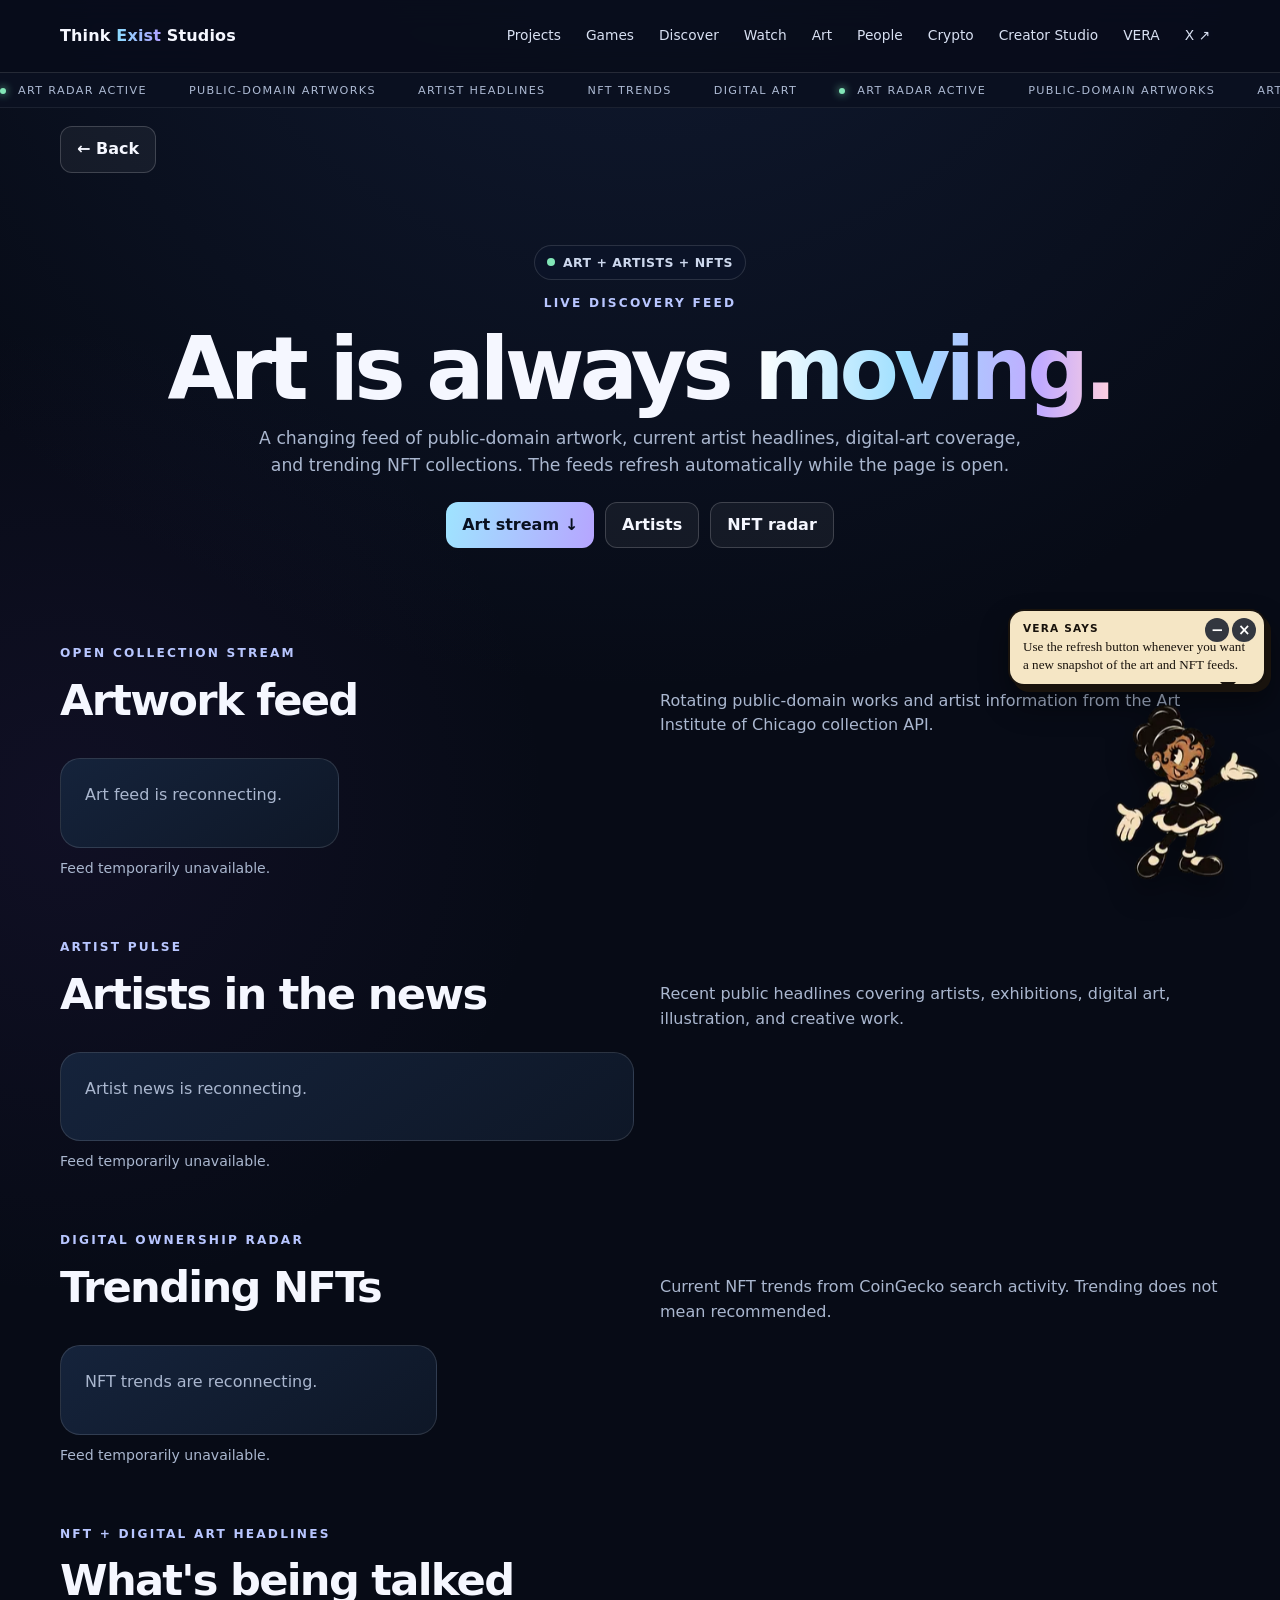
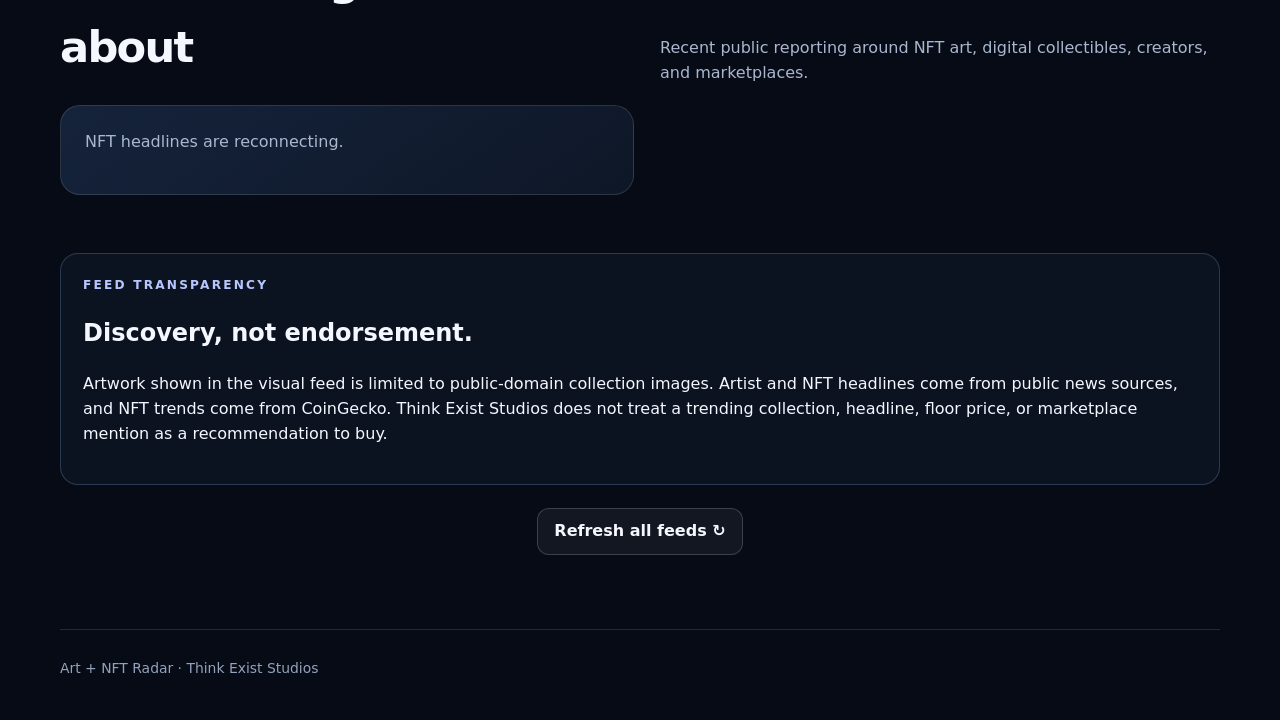
==== commit e18887c3: "Standardize site navigation and dedicated page links" ====
--- a/art.html
+++ b/art.html
@@ -9,7 +9,7 @@
 <body data-page="art">
 <header class="top"><div class="topin shell">
   <a class="brand" href="index.html">Think <b>Exist</b> Studios</a>
-  <nav class="nav"><a href="index.html#projects">Projects</a><a href="games.html">Games</a><a href="discover.html">Discover</a><a href="watch.html">Watch</a><a href="art.html">Art</a><a href="crypto.html">Crypto</a><a href="creator-studio.html">Creator Studio</a></nav>
+  <nav class="nav"><a href="projects.html">Projects</a><a href="games.html">Games</a><a href="discover.html">Discover</a><a href="watch.html">Watch</a><a href="art.html">Art</a><a href="people.html">People</a><a href="crypto.html">Crypto</a><a href="creator-studio.html">Creator Studio</a><a href="vera.html">VERA</a><a href="https://x.com/ThinkExistHQ" target="_blank" rel="noopener">X ↗</a></nav>
 </div></header>
 
 <div class="signalbar"><div class="signaltrack">
@@ -66,6 +66,8 @@
 
 <script>
 (()=>{
+ function fetchWithTimeout(url,opts={},ms=7500){const controller=new AbortController();const timer=setTimeout(()=>controller.abort(),ms);return fetch(url,{...opts,signal:controller.signal}).finally(()=>clearTimeout(timer));}
+ const media=u=>'/api/media?url='+encodeURIComponent(u);
  const esc=s=>String(s??'').replace(/[&<>"']/g,c=>({'&':'&amp;','<':'&lt;','>':'&gt;','"':'&quot;',"'":'&#39;'}[c]));
  const host=u=>{try{return new URL(u).hostname.replace(/^www\./,'')}catch{return 'source'}};
  async function load(){
@@ -73,12 +75,13 @@
         artists=document.getElementById('artistNews'),artistStatus=document.getElementById('artistStatus'),
         nft=document.getElementById('nftGrid'),nftStatus=document.getElementById('nftStatus'),
         nftNews=document.getElementById('nftNews');
-  artStatus.textContent='Refreshing art feed…'; artistStatus.textContent='Refreshing artist news…'; nftStatus.textContent='Refreshing NFT radar…';
+  art.innerHTML='<article class="card"><h3>Artwork feed</h3><p>Loading fresh artwork…</p></article>';
+ artistStatus.textContent='Refreshing artist news…'; nftStatus.textContent='Refreshing NFT radar…'; artStatus.textContent='Refreshing art feed…';
   try{
-   const r=await fetch('/api/art-feed',{cache:'no-store'}); if(!r.ok)throw new Error();
+   const r=await fetchWithTimeout('/api/art-feed',{cache:'no-store'},8000); if(!r.ok)throw new Error();
    const d=await r.json();
    const works=d.artworks||[];
-   art.innerHTML=works.length?works.map(w=>'<a class="art-card" href="'+esc(w.url)+'" target="_blank" rel="noopener"><img loading="lazy" src="'+esc(w.image)+'" alt="'+esc(w.title)+'"><div><small>PUBLIC DOMAIN · ART INSTITUTE OF CHICAGO</small><h3>'+esc(w.title||'Untitled')+'</h3><p>'+esc(w.artist||'Artist unknown')+(w.date?' · '+esc(w.date):'')+'</p></div></a>').join(''):'<article class="card"><p>Artwork feed is temporarily unavailable.</p></article>';
+   art.innerHTML=works.length?works.map(w=>'<a class="art-card" href="'+esc(w.url)+'" target="_blank" rel="noopener"><img loading="lazy" referrerpolicy="no-referrer" src="'+media(w.image)+'" alt="'+esc(w.title)+'" onerror="this.style.display=\'none\'"><div><small>PUBLIC DOMAIN · ART INSTITUTE OF CHICAGO</small><h3>'+esc(w.title||'Untitled')+'</h3><p>'+esc(w.artist||'Artist unknown')+(w.date?' · '+esc(w.date):'')+'</p></div></a>').join(''):'<article class="card"><p>Artwork feed is temporarily unavailable.</p></article>';
    artStatus.textContent='Updated '+new Date().toLocaleTimeString()+' · '+works.length+' artworks';
 
    const news=d.artistNews||[];
@@ -86,7 +89,7 @@
    artistStatus.textContent='Updated '+new Date().toLocaleTimeString()+' · public artist headlines';
 
    const nfts=d.nfts||[];
-   nft.innerHTML=nfts.length?nfts.map((x,i)=>'<a class="nft-card" href="'+esc(x.url)+'" target="_blank" rel="noopener">'+(x.thumb?'<img loading="lazy" src="'+esc(x.thumb)+'" alt="">':'')+'<div><small>TRENDING #'+(i+1)+'</small><h3>'+esc(x.name||'NFT collection')+'</h3><p>'+(x.symbol?esc(x.symbol)+' · ':'')+(x.floor?esc(x.floor):'Floor unavailable')+(x.change!==null&&x.change!==undefined?' · '+(Number(x.change)>=0?'+':'')+Number(x.change).toFixed(2)+'% 24h':'')+'</p></div></a>').join(''):'<article class="card"><p>NFT trends are temporarily unavailable.</p></article>';
+   nft.innerHTML=nfts.length?nfts.map((x,i)=>'<a class="nft-card" href="'+esc(x.url)+'" target="_blank" rel="noopener">'+(x.thumb?'<img loading="lazy" referrerpolicy="no-referrer" src="'+media(x.thumb)+'" alt="'+esc(x.name||'NFT thumbnail')+'" onerror="this.style.display=\'none\'">':'')+'<div><small>TRENDING #'+(i+1)+'</small><h3>'+esc(x.name||'NFT collection')+'</h3><p>'+(x.symbol?esc(x.symbol)+' · ':'')+(x.floor?esc(x.floor):'Floor unavailable')+(x.change!==null&&x.change!==undefined?' · '+(Number(x.change)>=0?'+':'')+Number(x.change).toFixed(2)+'% 24h':'')+'</p></div></a>').join(''):'<article class="card"><p>NFT trends are temporarily unavailable.</p></article>';
    nftStatus.textContent='Updated '+new Date().toLocaleTimeString()+' · CoinGecko trending NFT data';
 
    const nn=d.nftNews||[];
--- a/styles.css
+++ b/styles.css
@@ -135,3 +135,83 @@
 .nft-card img{width:78px;height:78px;object-fit:cover;margin-left:13px;border-radius:13px;background:#080d18}
 @media(max-width:920px){.art-grid{grid-template-columns:repeat(2,minmax(0,1fr))}.nft-grid{grid-template-columns:repeat(2,minmax(0,1fr))}}
 @media(max-width:620px){.art-grid,.nft-grid{grid-template-columns:1fr}.art-card{display:grid;grid-template-columns:108px 1fr}.art-card img{width:108px;height:138px;aspect-ratio:auto}.art-card div{align-self:center}.nft-card{grid-template-columns:70px 1fr}.nft-card img{width:70px;height:70px}}
+
+
+/* Resilient live-feed visuals */
+.video-thumb{position:relative;display:block;overflow:hidden;text-decoration:none}
+.video-thumb img{width:100%;height:100%;object-fit:cover;display:block}
+.video-thumb-play{position:absolute;inset:0;display:grid;place-items:center;margin:auto;width:58px;height:58px;border-radius:50%;background:#ffffffeb;color:#081020;font-size:1.35rem;box-shadow:0 12px 32px #0008}
+.video-fallback{display:grid;place-items:center;background:radial-gradient(circle at 50% 35%,#334b83,#10182b 55%,#070b16)}
+.video-fallback-link{width:100%;height:100%;display:grid;place-items:center;align-content:center;gap:10px;text-decoration:none;color:white;text-align:center;padding:20px}
+.video-fallback-link span{display:grid;place-items:center;width:56px;height:56px;border-radius:50%;background:white;color:#081020;font-size:1.3rem}
+.video-fallback-link strong{font-size:1rem}
+
+.dex-native{height:auto!important;min-height:320px!important;padding:18px;display:grid;align-content:start;gap:16px}
+.dex-loading{min-height:280px;display:grid;place-items:center;align-content:center;gap:8px;text-align:center;color:var(--muted)}
+.dex-loading strong{color:white;font-size:1.12rem}
+.dex-native-head{display:flex;justify-content:space-between;gap:18px;align-items:center;border-bottom:1px solid var(--line);padding-bottom:14px}
+.dex-native-head small{color:var(--cyan);font-size:.68rem;letter-spacing:.1em;font-weight:900}
+.dex-native-head h3{margin:4px 0 0;font-size:1.45rem}
+.dex-native-head p{margin:4px 0 0;color:var(--muted);font-size:.82rem}
+.dex-native-grid{display:grid;grid-template-columns:repeat(3,minmax(0,1fr));gap:12px}
+.dex-native-grid article{border:1px solid var(--line);border-radius:14px;padding:15px;background:#0a1220}
+.dex-native-grid small{display:block;color:var(--muted);font-size:.66rem;letter-spacing:.08em;font-weight:800}
+.dex-native-grid strong{display:block;margin-top:6px;font-size:1.1rem}
+@media(max-width:700px){.dex-native-head{display:block}.dex-native-head .btn{margin-top:12px}.dex-native-grid{grid-template-columns:repeat(2,minmax(0,1fr))}}
+
+.creator-savebar{display:flex;gap:10px;flex-wrap:wrap;align-items:center;margin-top:15px}
+.itemrow .toolbar{align-items:center}
+.itemrow .edit{border-color:#8bdcff44}
+#workForm{scroll-margin-top:105px}
+@media(max-width:560px){.creator-savebar .btn,.itemrow>.toolbar>.toolbar .btn{width:100%}.itemrow>.toolbar{align-items:stretch}.itemrow>.toolbar>.toolbar{width:100%;display:grid;grid-template-columns:1fr}}
+
+.creator-accountbar,.profile-accountbar{display:flex;align-items:center;justify-content:space-between;gap:18px;border:1px solid #8bdcff35;background:linear-gradient(120deg,#10203a,#15172c);border-radius:16px;padding:13px 15px;margin:18px auto 2px}
+.creator-accountstate{display:flex;align-items:center;gap:11px;min-width:0}.creator-accountstate>div{display:grid}.creator-accountstate strong{font-size:.92rem}.creator-accountstate span:not(.account-dot){color:var(--muted);font-size:.78rem}
+.account-dot{width:10px;height:10px;border-radius:50%;background:#ff9f9f;box-shadow:0 0 12px #ff9f9f66;flex:0 0 auto}.account-dot.online{background:var(--green);box-shadow:0 0 12px var(--green)}
+.profile-accountbar{margin-top:22px}
+.profile-rating-summary{display:flex;align-items:center;gap:10px;flex-wrap:wrap;margin-top:14px;color:var(--muted)}.profile-rating-summary a{color:var(--cyan);text-decoration:none;font-size:.84rem}
+.feedback-stars{color:#ffd77b;letter-spacing:.08em;font-weight:900}
+.feedback-layout{display:grid;grid-template-columns:minmax(280px,.8fr) minmax(0,1.2fr);gap:18px;align-items:start}
+.feedback-form{position:sticky;top:92px}.rating-picker{display:flex;gap:5px;margin:9px 0 16px}.rating-picker button{border:0;background:transparent;color:#566075;font-size:2rem;cursor:pointer;padding:0 2px;line-height:1}.rating-picker button.selected{color:#ffd77b;text-shadow:0 0 14px #ffd77b55}
+.feedback-community{display:grid;gap:12px}.rating-overview{border:1px solid var(--line);background:#0d1625;border-radius:18px;padding:18px}.rating-overview>strong{font-size:2.5rem}.rating-overview>span{color:var(--muted);font-weight:700}.rating-overview p{margin:4px 0 0;color:var(--muted)}
+.comment-card{border:1px solid var(--line);background:#ffffff06;border-radius:15px;padding:15px;margin-top:10px}.comment-head{display:flex;justify-content:space-between;gap:12px;align-items:center}.comment-card p{margin:9px 0;color:#dce5f4}.comment-card small{color:var(--muted)}
+.feedback-admin-row{display:flex;justify-content:space-between;gap:16px;align-items:flex-start;border:1px solid var(--line);border-radius:14px;padding:14px;margin-top:10px;background:#ffffff06}.feedback-admin-row p{margin:8px 0 0;color:#dbe5f4}.feedback-admin-row .statusline{display:block;margin-top:2px}
+@media(max-width:760px){.creator-accountbar,.profile-accountbar,.feedback-admin-row{display:grid}.creator-accountbar .toolbar,.profile-accountbar .toolbar{width:100%}.creator-accountbar .toolbar .btn,.profile-accountbar .toolbar .btn{flex:1}.feedback-layout{grid-template-columns:1fr}.feedback-form{position:static}.feedback-admin-row>.toolbar{width:100%}.feedback-admin-row>.toolbar .btn{flex:1}}
+
+.progress-report-grid{display:grid;grid-template-columns:minmax(260px,.8fr) minmax(0,1.2fr);gap:16px}
+.progress-score-card{display:flex;align-items:center;gap:18px;border:1px solid #8bdcff35;background:linear-gradient(145deg,#12233c,#101727);border-radius:20px;padding:20px}.progress-score-card small{color:var(--cyan);font-size:.68rem;letter-spacing:.11em;font-weight:900}.progress-score-card h3{margin:3px 0;font-size:1.35rem}.progress-score-card p{margin:0;color:var(--muted);font-size:.8rem}
+.progress-ring{--progress:0%;width:112px;height:112px;border-radius:50%;display:grid;place-items:center;flex:0 0 auto;background:conic-gradient(var(--cyan) var(--progress),#ffffff12 0);position:relative;box-shadow:0 0 36px #8bdcff18}.progress-ring:after{content:"";position:absolute;inset:10px;border-radius:50%;background:#0c1526;border:1px solid #ffffff14}.progress-ring span{position:relative;z-index:1;font-size:1.45rem;font-weight:950}
+.progress-metrics{display:grid;grid-template-columns:repeat(3,minmax(0,1fr));gap:10px}.progress-metrics article{border:1px solid var(--line);background:#ffffff06;border-radius:15px;padding:14px}.progress-metrics small{display:block;color:var(--muted);font-size:.7rem;letter-spacing:.06em;text-transform:uppercase}.progress-metrics strong{display:block;font-size:1.45rem;margin-top:3px}
+.progress-two-col{display:grid;grid-template-columns:repeat(2,minmax(0,1fr));gap:16px;margin-top:16px}.progress-actions{display:grid;gap:9px;margin-top:14px}.progress-action{display:grid;grid-template-columns:34px 1fr;gap:10px;align-items:start;border:1px solid var(--line);border-radius:12px;padding:10px;background:#ffffff05}.progress-action b{color:#ffffff35;font-size:1.15rem}.progress-action span{color:#dce5f4;font-size:.88rem}
+.goal-list{display:grid;gap:9px;margin-top:15px}.goal-row{display:flex;justify-content:space-between;gap:12px;align-items:center;border-top:1px solid var(--line);padding-top:10px}.goal-row>div:first-child{display:grid}.goal-row span{color:var(--muted);font-size:.75rem}.goal-done{text-decoration:line-through;color:#93a2bd}
+.checkin-row{border-top:1px solid var(--line);padding:12px 0}.checkin-row:first-child{border-top:0}.checkin-head{display:flex;justify-content:space-between;gap:12px}.checkin-head span{color:var(--cyan);font-weight:900}.checkin-row p{margin:7px 0;color:#dce5f4;font-size:.86rem}.checkin-row small{color:var(--muted)}
+@media(max-width:820px){.progress-report-grid,.progress-two-col{grid-template-columns:1fr}.progress-metrics{grid-template-columns:repeat(2,minmax(0,1fr))}}
+@media(max-width:520px){.progress-score-card{display:grid;justify-items:center;text-align:center}.progress-metrics{grid-template-columns:1fr 1fr}.goal-row{display:grid}.goal-row .toolbar{width:100%}.goal-row .toolbar .btn{flex:1}}
+
+.nova-shell{display:grid;grid-template-columns:minmax(0,1.45fr) minmax(280px,.55fr);gap:18px;align-items:start}
+.nova-chat-card{border:1px solid #9a8cff45;background:linear-gradient(145deg,#0d1628,#111326);border-radius:22px;overflow:hidden;box-shadow:0 24px 70px #0004}
+.nova-chat-head{display:flex;justify-content:space-between;gap:14px;align-items:center;padding:16px 18px;border-bottom:1px solid var(--line);background:#ffffff04}
+.nova-identity{display:flex;align-items:center;gap:11px}.nova-identity>div:last-child{display:grid}.nova-identity span{font-size:.75rem;color:var(--muted)}
+.nova-orb{width:42px;height:42px;border-radius:50%;display:grid;place-items:center;font-weight:950;color:white;background:radial-gradient(circle at 35% 30%,#fff,#9ee9ff 20%,#9b8bff 55%,#4b3c93);box-shadow:0 0 26px #9b8bff66}
+.nova-private-badge{font-size:.68rem;font-weight:900;letter-spacing:.08em;text-transform:uppercase;color:#d6d1ff;border:1px solid #aa9cff55;background:#aa9cff12;border-radius:999px;padding:7px 10px}
+.nova-modes,.nova-starters{display:flex;gap:7px;overflow-x:auto;padding:12px 14px 0}.nova-mode,.nova-starters button{flex:0 0 auto;border:1px solid var(--line);background:#0a1220;color:#cbd7ed;border-radius:999px;padding:8px 11px;font:800 .72rem/1 inherit;cursor:pointer}.nova-mode.active{background:linear-gradient(100deg,#9fe4ff,#b6a5ff);color:#081020;border-color:transparent}.nova-starters{padding-top:8px}.nova-starters button{font-size:.68rem;color:var(--cyan)}
+.nova-messages{height:min(520px,58vh);min-height:360px;overflow:auto;padding:18px;display:flex;flex-direction:column;gap:11px;scroll-behavior:smooth}.nova-empty{margin:auto;color:var(--muted);text-align:center;max-width:360px}
+.nova-msg{max-width:min(78%,680px);border-radius:17px;padding:11px 13px;display:grid;gap:7px;white-space:pre-wrap;word-break:break-word;line-height:1.48;font-size:.88rem}.nova-msg.creator{align-self:flex-end;background:linear-gradient(120deg,#1d4862,#344580);border-bottom-right-radius:5px}.nova-msg.nova{align-self:flex-start;background:#ffffff0b;border:1px solid #ffffff12;border-bottom-left-radius:5px}.nova-msg small{color:#b8c5dc;font-size:.65rem}.nova-msg img{max-width:100%;max-height:320px;object-fit:contain;border-radius:12px;border:1px solid var(--line);background:#050912}
+.nova-typing{display:flex;align-items:center;gap:4px;min-width:72px}.nova-typing i{width:6px;height:6px;border-radius:50%;background:#c9c3ff;animation:novaDot 1.1s infinite}.nova-typing i:nth-child(2){animation-delay:.14s}.nova-typing i:nth-child(3){animation-delay:.28s}@keyframes novaDot{0%,60%,100%{opacity:.3;transform:translateY(0)}30%{opacity:1;transform:translateY(-4px)}}
+.nova-attachment{display:grid;grid-template-columns:64px 1fr auto;gap:10px;align-items:center;margin:0 14px 10px;padding:9px;border:1px solid #8bdcff33;background:#8bdcff09;border-radius:13px}.nova-attachment img{width:64px;height:64px;object-fit:cover;border-radius:9px}.nova-attachment>div{display:grid}.nova-attachment span{font-size:.7rem;color:var(--muted)}
+.nova-compose{padding:12px 14px 14px;border-top:1px solid var(--line)}.nova-compose textarea{width:100%;min-height:86px;resize:vertical;border:1px solid #ffffff22;background:#070d18;color:white;border-radius:13px;padding:12px;font:inherit}.nova-compose-actions{display:flex;justify-content:space-between;gap:10px;margin-top:9px;align-items:center}.nova-upload{cursor:pointer}.nova-statusline{padding:0 14px 14px;color:var(--muted);font-size:.72rem}
+.nova-side{display:grid;gap:16px}.nova-memory-card p,.nova-review-card p{color:var(--muted);font-size:.83rem}.nova-memory-chips{display:flex;flex-wrap:wrap;gap:6px;margin:12px 0}.nova-memory-chip{border:1px solid var(--line);background:#ffffff08;border-radius:999px;padding:6px 9px;font-size:.68rem;color:#cbd7ed}.nova-memory-chip b{color:white}
+.nova-review-score{display:flex;align-items:end;gap:6px;margin:13px 0}.nova-review-score strong{font-size:2.6rem;line-height:1}.nova-review-score span{color:var(--muted);font-size:.8rem}.nova-review-grid{display:grid;grid-template-columns:1fr 1fr;gap:7px;margin:10px 0}.nova-review-grid div{border:1px solid var(--line);background:#ffffff05;border-radius:10px;padding:8px}.nova-review-grid small{display:block;color:var(--muted);font-size:.62rem;text-transform:uppercase}.nova-review-grid b{font-size:1rem}.nova-review-list{margin:9px 0 13px;padding-left:18px;color:#dce5f4;font-size:.78rem}.nova-review-list li{margin:5px 0}
+@media(max-width:920px){.nova-shell{grid-template-columns:1fr}.nova-side{grid-template-columns:1fr 1fr}.nova-messages{height:480px}}
+@media(max-width:680px){.nova-side{grid-template-columns:1fr}.nova-chat-head{align-items:flex-start}.nova-private-badge{display:none}.nova-messages{min-height:360px;height:52vh;padding:12px}.nova-msg{max-width:90%}.nova-compose-actions{display:grid;grid-template-columns:1fr 1fr}.nova-compose-actions .btn{width:100%}.nova-attachment{grid-template-columns:52px 1fr}.nova-attachment img{width:52px;height:52px}.nova-attachment .btn{grid-column:1/-1;width:100%}}
+
+
+/* VERA session controls */
+.vera-guide.is-hidden{display:none!important}
+.vera-controls{position:absolute;top:7px;right:8px;z-index:5;display:flex;gap:3px}
+.vera-controls .vera-close,.vera-controls .vera-minimize{position:static!important;display:grid;place-items:center;width:24px;height:24px;border:0;border-radius:999px;background:#111827d9;color:#fff;cursor:pointer;font:800 15px/1 system-ui,sans-serif;box-shadow:none}
+.vera-controls .vera-close:hover,.vera-controls .vera-minimize:hover{background:#24324a}
+.vera-bubble>strong{padding-right:52px}
+.vera-launcher{position:fixed;right:16px;bottom:max(16px,env(safe-area-inset-bottom));z-index:70;display:none;min-width:58px;height:38px;padding:0 12px;border:1px solid #aa9cff66;border-radius:999px;background:linear-gradient(120deg,#111a2c,#252040);color:#fff;font:900 .68rem/1 system-ui,sans-serif;letter-spacing:.08em;cursor:pointer;box-shadow:0 14px 36px #0008}
+.vera-launcher.show{display:block}
+@media(max-width:760px){.vera-launcher{right:10px;bottom:max(10px,env(safe-area-inset-bottom));height:34px;min-width:52px;font-size:.62rem}}
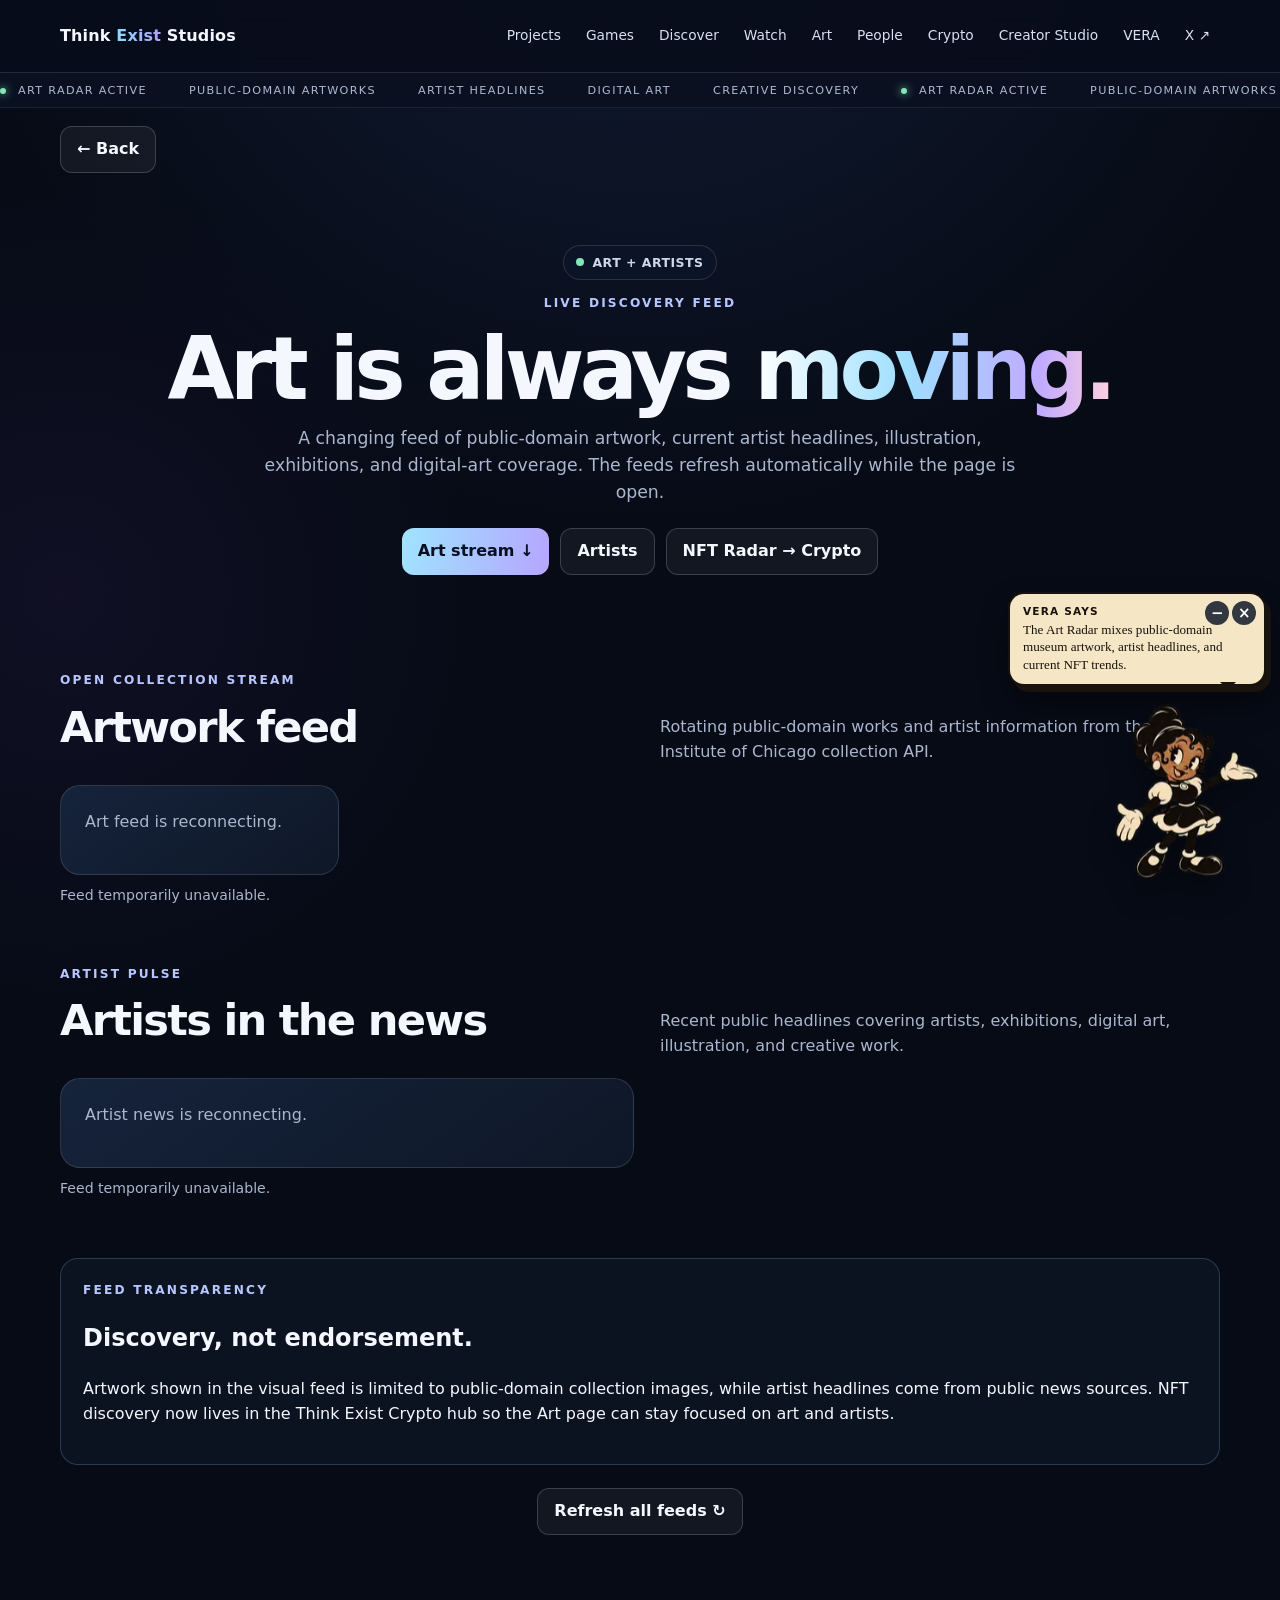
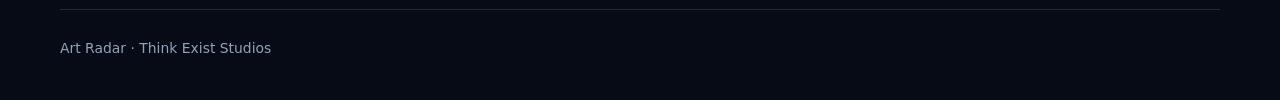
==== commit 4518bfb0: "Move NFT content out of Art Radar" ====
--- a/art.html
+++ b/art.html
@@ -3,8 +3,8 @@
 <head>
 <meta charset="utf-8"><meta name="viewport" content="width=device-width,initial-scale=1">
 <meta name="theme-color" content="#070b16">
-<meta name="description" content="Think Exist Art Radar — live art, artist headlines and NFT trends.">
-<title>Art + NFT Radar | Think Exist Studios</title><link rel="stylesheet" href="styles.css">
+<meta name="description" content="Think Exist Art Radar — live artwork and artist headlines.">
+<title>Art Radar | Think Exist Studios</title><link rel="stylesheet" href="styles.css">
 </head>
 <body data-page="art">
 <header class="top"><div class="topin shell">
@@ -13,19 +13,19 @@
 </div></header>
 
 <div class="signalbar"><div class="signaltrack">
-  <span><i></i> ART RADAR ACTIVE</span><span>PUBLIC-DOMAIN ARTWORKS</span><span>ARTIST HEADLINES</span><span>NFT TRENDS</span><span>DIGITAL ART</span>
-  <span><i></i> ART RADAR ACTIVE</span><span>PUBLIC-DOMAIN ARTWORKS</span><span>ARTIST HEADLINES</span><span>NFT TRENDS</span><span>DIGITAL ART</span>
+  <span><i></i> ART RADAR ACTIVE</span><span>PUBLIC-DOMAIN ARTWORKS</span><span>ARTIST HEADLINES</span><span>DIGITAL ART</span><span>CREATIVE DISCOVERY</span>
+  <span><i></i> ART RADAR ACTIVE</span><span>PUBLIC-DOMAIN ARTWORKS</span><span>ARTIST HEADLINES</span><span>DIGITAL ART</span><span>CREATIVE DISCOVERY</span>
 </div></div>
 
 <main class="shell">
 <div class="page-back"><button class="btn" type="button" onclick="history.length>1?history.back():location.href='index.html'">← Back</button></div>
 
 <section class="hero">
-  <div class="livepill"><span class="pulse"></span> ART + ARTISTS + NFTS</div>
+  <div class="livepill"><span class="pulse"></span> ART + ARTISTS</div>
   <div class="eyebrow">Live discovery feed</div>
   <h1>Art is always <span class="grad">moving.</span></h1>
-  <p>A changing feed of public-domain artwork, current artist headlines, digital-art coverage, and trending NFT collections. The feeds refresh automatically while the page is open.</p>
-  <div class="row"><a class="btn primary" href="#art-stream">Art stream ↓</a><a class="btn" href="#artists">Artists</a><a class="btn" href="#nfts">NFT radar</a></div>
+  <p>A changing feed of public-domain artwork, current artist headlines, illustration, exhibitions, and digital-art coverage. The feeds refresh automatically while the page is open.</p>
+  <div class="row"><a class="btn primary" href="#art-stream">Art stream ↓</a><a class="btn" href="#artists">Artists</a><a class="btn" href="crypto.html#nft-radar">NFT Radar → Crypto</a></div>
 </section>
 
 <section class="section" id="art-stream">
@@ -40,29 +40,18 @@
   <div class="statusline" id="artistStatus">Connecting to artist news…</div>
 </section>
 
-<section class="section" id="nfts">
-  <div class="sectionhead"><div><div class="eyebrow">Digital ownership radar</div><h2>Trending NFTs</h2></div><p>Current NFT trends from CoinGecko search activity. Trending does not mean recommended.</p></div>
-  <div class="nft-grid" id="nftGrid"><article class="card skeleton-card"><p>Loading NFT trends…</p></article></div>
-  <div class="statusline" id="nftStatus">Connecting to NFT trend data…</div>
-</section>
-
-<section class="section">
-  <div class="sectionhead"><div><div class="eyebrow">NFT + digital art headlines</div><h2>What's being talked about</h2></div><p>Recent public reporting around NFT art, digital collectibles, creators, and marketplaces.</p></div>
-  <div class="news-grid" id="nftNews"><article class="card skeleton-card"><p>Loading NFT headlines…</p></article></div>
-</section>
-
 <section class="section">
   <div class="callout">
     <div class="eyebrow">Feed transparency</div>
     <h2>Discovery, not endorsement.</h2>
-    <p>Artwork shown in the visual feed is limited to public-domain collection images. Artist and NFT headlines come from public news sources, and NFT trends come from CoinGecko. Think Exist Studios does not treat a trending collection, headline, floor price, or marketplace mention as a recommendation to buy.</p>
+    <p>Artwork shown in the visual feed is limited to public-domain collection images, while artist headlines come from public news sources. NFT discovery now lives in the Think Exist Crypto hub so the Art page can stay focused on art and artists.</p>
   </div>
 </section>
 
 <div class="row"><button class="btn" id="refreshArt" type="button">Refresh all feeds ↻</button></div>
 </main>
 
-<footer class="footer shell">Art + NFT Radar · Think Exist Studios</footer>
+<footer class="footer shell">Art Radar · Think Exist Studios</footer>
 
 <script>
 (()=>{
@@ -72,11 +61,9 @@
  const host=u=>{try{return new URL(u).hostname.replace(/^www\./,'')}catch{return 'source'}};
  async function load(){
   const art=document.getElementById('artGrid'),artStatus=document.getElementById('artStatus'),
-        artists=document.getElementById('artistNews'),artistStatus=document.getElementById('artistStatus'),
-        nft=document.getElementById('nftGrid'),nftStatus=document.getElementById('nftStatus'),
-        nftNews=document.getElementById('nftNews');
+        artists=document.getElementById('artistNews'),artistStatus=document.getElementById('artistStatus');
   art.innerHTML='<article class="card"><h3>Artwork feed</h3><p>Loading fresh artwork…</p></article>';
- artistStatus.textContent='Refreshing artist news…'; nftStatus.textContent='Refreshing NFT radar…'; artStatus.textContent='Refreshing art feed…';
+ artistStatus.textContent='Refreshing artist news…'; artStatus.textContent='Refreshing art feed…';
   try{
    const r=await fetchWithTimeout('/api/art-feed',{cache:'no-store'},8000); if(!r.ok)throw new Error();
    const d=await r.json();
@@ -88,18 +75,10 @@
    artists.innerHTML=news.length?news.map((n,i)=>'<a class="news-card" href="'+esc(n.url)+'" target="_blank" rel="noopener"><span class="news-num">'+String(i+1).padStart(2,'0')+'</span><div><small>'+esc(n.source||host(n.url))+'</small><h3>'+esc(n.title)+'</h3><p>'+esc(n.published||'Recent')+'</p></div><b>↗</b></a>').join(''):'<article class="card"><p>Artist headlines are reconnecting.</p></article>';
    artistStatus.textContent='Updated '+new Date().toLocaleTimeString()+' · public artist headlines';
 
-   const nfts=d.nfts||[];
-   nft.innerHTML=nfts.length?nfts.map((x,i)=>'<a class="nft-card" href="'+esc(x.url)+'" target="_blank" rel="noopener">'+(x.thumb?'<img loading="lazy" referrerpolicy="no-referrer" src="'+media(x.thumb)+'" alt="'+esc(x.name||'NFT thumbnail')+'" onerror="this.style.display=\'none\'">':'')+'<div><small>TRENDING #'+(i+1)+'</small><h3>'+esc(x.name||'NFT collection')+'</h3><p>'+(x.symbol?esc(x.symbol)+' · ':'')+(x.floor?esc(x.floor):'Floor unavailable')+(x.change!==null&&x.change!==undefined?' · '+(Number(x.change)>=0?'+':'')+Number(x.change).toFixed(2)+'% 24h':'')+'</p></div></a>').join(''):'<article class="card"><p>NFT trends are temporarily unavailable.</p></article>';
-   nftStatus.textContent='Updated '+new Date().toLocaleTimeString()+' · CoinGecko trending NFT data';
-
-   const nn=d.nftNews||[];
-   nftNews.innerHTML=nn.length?nn.map((n,i)=>'<a class="news-card" href="'+esc(n.url)+'" target="_blank" rel="noopener"><span class="news-num">'+String(i+1).padStart(2,'0')+'</span><div><small>'+esc(n.source||host(n.url))+'</small><h3>'+esc(n.title)+'</h3><p>'+esc(n.published||'Recent')+'</p></div><b>↗</b></a>').join(''):'<article class="card"><p>NFT headlines are reconnecting.</p></article>';
   }catch(e){
    art.innerHTML='<article class="card"><p>Art feed is reconnecting.</p></article>';
    artists.innerHTML='<article class="card"><p>Artist news is reconnecting.</p></article>';
-   nft.innerHTML='<article class="card"><p>NFT trends are reconnecting.</p></article>';
-   nftNews.innerHTML='<article class="card"><p>NFT headlines are reconnecting.</p></article>';
-   artStatus.textContent=artistStatus.textContent=nftStatus.textContent='Feed temporarily unavailable.';
+   artStatus.textContent=artistStatus.textContent='Feed temporarily unavailable.';
   }
  }
  document.getElementById('refreshArt').addEventListener('click',load);
--- a/styles.css
+++ b/styles.css
@@ -215,3 +215,378 @@
 .vera-launcher{position:fixed;right:16px;bottom:max(16px,env(safe-area-inset-bottom));z-index:70;display:none;min-width:58px;height:38px;padding:0 12px;border:1px solid #aa9cff66;border-radius:999px;background:linear-gradient(120deg,#111a2c,#252040);color:#fff;font:900 .68rem/1 system-ui,sans-serif;letter-spacing:.08em;cursor:pointer;box-shadow:0 14px 36px #0008}
 .vera-launcher.show{display:block}
 @media(max-width:760px){.vera-launcher{right:10px;bottom:max(10px,env(safe-area-inset-bottom));height:34px;min-width:52px;font-size:.62rem}}
+
+
+/* === Think Exist mobile-first refinement 2026-09-27 === */
+@media (max-width: 1024px){
+  .shell{width:min(1160px,calc(100% - 28px))}
+  .topin{gap:12px}
+  .nav{gap:4px}
+  .hero{padding-top:54px}
+  .section{padding-top:48px}
+  .card{padding:21px}
+  .feature-band,.game-stage{padding:24px}
+}
+
+@media (max-width: 760px){
+  html{-webkit-text-size-adjust:100%;text-size-adjust:100%}
+  body{font-size:15px}
+  .shell{width:calc(100% - 24px)}
+  .top{position:sticky;top:0}
+  .topin{
+    min-height:auto;
+    display:grid;
+    grid-template-columns:1fr;
+    align-items:stretch;
+    gap:8px;
+    padding:10px 0 8px;
+  }
+  .brand{
+    display:block;
+    width:max-content;
+    max-width:100%;
+    font-size:.98rem;
+    line-height:1.2;
+    overflow:hidden;
+    text-overflow:ellipsis;
+  }
+  .nav{
+    width:100%;
+    max-width:none;
+    display:flex;
+    flex-wrap:nowrap;
+    justify-content:flex-start;
+    gap:7px;
+    overflow-x:auto;
+    overflow-y:hidden;
+    padding:1px 1px 4px;
+    margin:0;
+    scrollbar-width:none;
+    overscroll-behavior-inline:contain;
+    scroll-snap-type:x proximity;
+    -webkit-overflow-scrolling:touch;
+  }
+  .nav::-webkit-scrollbar{display:none}
+  .nav a{
+    display:inline-flex;
+    align-items:center;
+    justify-content:center;
+    flex:0 0 auto;
+    min-height:38px;
+    padding:8px 12px;
+    border:1px solid #ffffff16;
+    background:#ffffff08;
+    border-radius:999px;
+    font-size:.8rem;
+    white-space:nowrap;
+    scroll-snap-align:start;
+  }
+  .nav a:nth-last-child(1),.nav a:nth-last-child(2){display:inline-flex}
+  .signalbar{font-size:.63rem}
+  .hero{padding:38px 0 24px}
+  .hero-live{min-height:auto;padding-bottom:12px}
+  .hero h1,
+  .vera-profile-copy h1{
+    font-size:clamp(2.15rem,12vw,3.45rem);
+    line-height:1.04;
+    letter-spacing:-.045em;
+  }
+  .hero p,.vera-profile-copy p{font-size:1rem}
+  .livepill{
+    max-width:100%;
+    flex-wrap:wrap;
+    justify-content:center;
+    text-align:center;
+    line-height:1.25;
+  }
+  .section{padding-top:40px}
+  .sectionhead{margin-bottom:15px}
+  .sectionhead h2,.feature-band h2{
+    font-size:clamp(1.65rem,8vw,2.25rem);
+    line-height:1.08;
+  }
+  .card,.callout,.feature-band,.game-stage{
+    border-radius:16px;
+    padding:18px;
+  }
+  .grid2,.grid3,.portfolio,.market,.links,.profilehero,.news-grid,.video-grid,
+  .vera-cap-grid,.crypto-steps,.wallet-rules,.feedback-layout,.progress-report-grid,
+  .progress-two-col,.nova-shell{
+    gap:13px;
+  }
+  .row{gap:9px;margin-top:18px}
+  .row .btn{flex:1 1 150px}
+  .btn{
+    min-height:44px;
+    padding:10px 13px;
+    line-height:1.2;
+  }
+  .tagrow{gap:6px}
+  .tag{font-size:.71rem}
+  .person-card{grid-template-columns:72px 1fr;gap:14px}
+  .person-card img{width:72px;height:72px;border-radius:15px}
+  .news-card{grid-template-columns:36px minmax(0,1fr) 18px;gap:10px;padding:13px}
+  .news-num{font-size:1.05rem}
+  .anime-grid{gap:10px}
+  .anime-card div{padding:10px}
+  .profilehero,.vera-profile{padding-top:34px}
+  .vera-portrait{min-height:270px;border-radius:20px}
+  .vera-portrait img{max-height:340px}
+  .watch-feed{width:100%}
+  .watch-card{border-radius:16px}
+  .watch-panel-head{margin-bottom:12px}
+  .embed-stage{width:100%;border-radius:14px}
+  .embed-stage.twitch-stage{min-height:220px}
+  .dex-frame{border-radius:14px;min-height:380px}
+  .authbox,.editor{margin:24px auto;padding:18px;border-radius:16px}
+  .field input,.field textarea,.dex-tools input,.dex-tools select,.nova-compose textarea{
+    font-size:16px;
+  }
+  .creator-accountbar,.profile-accountbar{padding:12px;border-radius:14px}
+  .progress-ring{width:96px;height:96px}
+  .nova-chat-card{border-radius:16px}
+  .nova-messages{padding:12px}
+  .nova-msg{max-width:92%}
+  .footer{
+    margin-top:50px;
+    padding:24px 0 calc(34px + env(safe-area-inset-bottom));
+    text-align:center;
+  }
+  table{display:block;max-width:100%;overflow-x:auto;-webkit-overflow-scrolling:touch}
+  pre{max-width:100%;overflow:auto}
+  iframe,video,canvas,svg{max-width:100%}
+  .card,.callout,.sectionhead,.hero,.feature-band,.game-stage{overflow-wrap:anywhere}
+
+  /* Keep VERA helpful without covering the center of a phone screen. */
+  .vera-guide{
+    left:auto;
+    right:max(8px,env(safe-area-inset-right));
+    bottom:max(8px,env(safe-area-inset-bottom));
+    width:96px;
+    height:126px;
+    transform:none;
+    max-width:calc(100vw - 16px);
+  }
+  .vera-bubble{
+    left:auto;
+    right:0;
+    bottom:calc(100% - 2px);
+    width:min(230px,calc(100vw - 20px));
+    max-width:calc(100vw - 20px);
+    transform:scale(.92) translateY(7px);
+    transform-origin:bottom right;
+  }
+  .vera-bubble:after{left:auto;right:28px;transform:none}
+  .vera-bubble.show{transform:scale(1) translateY(0)}
+  .vera-launcher{
+    right:max(8px,env(safe-area-inset-right));
+    bottom:max(8px,env(safe-area-inset-bottom));
+  }
+}
+
+@media (max-width: 520px){
+  .shell{width:calc(100% - 20px)}
+  .brand{font-size:.94rem}
+  .nav a{min-height:36px;padding:7px 11px;font-size:.76rem}
+  .hero{padding-top:30px}
+  .hero h1,.vera-profile-copy h1{font-size:clamp(2rem,12.5vw,3rem)}
+  .hero p,.vera-profile-copy p{font-size:.95rem}
+  .eyebrow{font-size:.68rem;letter-spacing:.14em}
+  .section{padding-top:34px}
+  .card,.callout,.feature-band,.game-stage{padding:16px}
+  .row{display:grid;grid-template-columns:1fr}
+  .row .btn{width:100%;flex:none}
+  .leftrow{justify-content:stretch}
+  .sectionhead h2,.feature-band h2{font-size:1.7rem}
+  .pulse-card{padding:14px}
+  .anime-grid{grid-template-columns:1fr 1fr}
+  .art-card{grid-template-columns:92px minmax(0,1fr)}
+  .art-card img{width:92px;height:124px}
+  .market .price{font-size:1.45rem}
+  .watch-play span{width:54px;height:54px;font-size:1.35rem}
+  .watch-meta{padding:11px 12px 13px}
+  .watch-tabs{margin-inline:-2px}
+  .embed-stage.twitch-stage{min-height:190px}
+  .dex-frame{height:58vh;min-height:340px}
+  .nova-compose{padding:10px}
+  .nova-compose-actions{grid-template-columns:1fr}
+  .progress-metrics{grid-template-columns:1fr}
+  .vera-guide{width:88px;height:116px}
+  .vera-bubble{
+    width:min(210px,calc(100vw - 16px));
+    max-width:calc(100vw - 16px);
+    max-height:min(118px,calc(100dvh - 145px));
+  }
+}
+
+@media (max-width: 380px){
+  .shell{width:calc(100% - 16px)}
+  .brand{font-size:.88rem}
+  .nav{gap:5px}
+  .nav a{padding:7px 9px;font-size:.72rem}
+  .hero h1,.vera-profile-copy h1{font-size:1.95rem}
+  .card,.callout,.feature-band,.game-stage{padding:14px}
+  .anime-grid{grid-template-columns:1fr}
+  .person-card{grid-template-columns:60px minmax(0,1fr)}
+  .person-card img{width:60px;height:60px}
+}
+
+@media (max-height: 520px) and (orientation: landscape){
+  .hero-live{min-height:auto}
+  .hero{padding-top:24px}
+  .vera-guide{width:74px;height:96px}
+  .vera-bubble{max-height:92px}
+}
+
+
+/* Seed phrase warning emphasis */
+.seed-danger-text{color:#ff6b6b;font-weight:800}
+
+
+/* Membership and account UI */
+.home-memberbar,.member-account-card{
+  margin-top:14px;
+  border:1px solid #8bdcff2b;
+  background:linear-gradient(120deg,#0c1728cc,#17162bcc);
+  border-radius:16px;
+  padding:12px 14px;
+  display:flex;
+  align-items:center;
+  justify-content:space-between;
+  gap:14px;
+  backdrop-filter:blur(10px);
+}
+.home-member-state{display:flex;align-items:center;gap:10px;min-width:0}
+.home-member-state>div{display:grid;min-width:0}
+.home-member-state strong{font-size:.88rem}
+.home-member-state span:not(.account-dot){font-size:.74rem;color:var(--muted);overflow:hidden;text-overflow:ellipsis}
+.member-account-card h2{margin:4px 0}.member-account-card p{margin:0;color:var(--muted)}
+.member-dashboard-grid{display:grid;grid-template-columns:minmax(260px,.72fr) minmax(0,1.28fr);gap:16px}
+.account-reference-full{font:700 .74rem/1.5 ui-monospace,SFMono-Regular,Menlo,monospace;word-break:break-all;border:1px solid var(--line);background:#050a13;border-radius:10px;padding:10px;margin:11px 0;color:#c9d6e9}
+.member-ref-meta{display:flex;justify-content:space-between;gap:12px;border-top:1px solid var(--line);padding:10px 0 14px;color:var(--muted)}
+.member-ref-meta strong{color:var(--ink)}
+.member-notification-list{display:grid;gap:10px;margin-top:14px;max-height:520px;overflow:auto}
+.member-notice{display:grid;grid-template-columns:minmax(0,1fr) auto;gap:12px;border:1px solid var(--line);border-radius:13px;background:#ffffff05;padding:12px}
+.member-notice.unread{border-color:#8bdcff55;background:#8bdcff0a;box-shadow:inset 3px 0 0 #8bdcff}
+.member-notice>div:first-child{display:grid;gap:4px}
+.member-notice small{font-size:.62rem;letter-spacing:.1em;color:var(--cyan);font-weight:900}
+.member-notice strong{font-size:.92rem}
+.member-notice p{margin:2px 0;color:#dce5f4;font-size:.8rem}
+.member-notice span{color:var(--muted);font-size:.68rem}
+.member-notice-actions{display:flex;flex-direction:column;align-items:flex-end;gap:8px;justify-content:center}
+@media(max-width:760px){
+  .home-memberbar,.member-account-card{display:grid;grid-template-columns:1fr;padding:11px 12px}
+  .home-memberbar .toolbar,.member-account-card .toolbar{width:100%}
+  .home-memberbar .toolbar .btn,.member-account-card .toolbar .btn{flex:1}
+  .member-dashboard-grid{grid-template-columns:1fr}
+  .member-notice{grid-template-columns:1fr}
+  .member-notice-actions{align-items:stretch}
+  .member-notice-actions .btn{width:100%}
+}
+
+
+/* Creator profile designer */
+.creator-profile-layout{display:grid;grid-template-columns:minmax(0,1.35fr) minmax(280px,.65fr);gap:16px;align-items:start}
+.creator-profile-side{display:grid;gap:16px}
+.creator-watermark-preview{min-height:120px;border:1px dashed #ffffff35;border-radius:14px;background:linear-gradient(135deg,#10192a,#17182a);display:grid;place-items:center;overflow:hidden;position:relative;margin:10px 0 14px}
+.creator-watermark-preview img{position:absolute;max-width:56%;max-height:72%;object-fit:contain}
+.creator-watermark-preview span{position:relative;font:900 1.15rem/1.2 system-ui,sans-serif;letter-spacing:.12em;text-transform:uppercase;text-shadow:0 2px 10px #000}
+.creator-public-bg{position:fixed;inset:0;z-index:-2;background-size:cover;background-position:center;background-attachment:fixed;opacity:.28;pointer-events:none}
+.creator-public-bg:after{content:"";position:absolute;inset:0;background:linear-gradient(180deg,#070b16aa,#070b16 78%)}
+.creator-avatar{width:100%;aspect-ratio:1/1;object-fit:cover;border-radius:24px;border:1px solid #ffffff30;box-shadow:0 30px 70px #0008}
+.creator-watermarked{position:relative;overflow:hidden}
+.creator-watermark-mark{position:absolute;right:12px;bottom:12px;z-index:3;display:flex;align-items:center;gap:7px;max-width:70%;pointer-events:none;text-shadow:0 2px 8px #000}
+.creator-watermark-mark img{max-width:110px;max-height:46px;object-fit:contain}
+.creator-watermark-mark span{font-weight:900;font-size:.72rem;letter-spacing:.08em;text-transform:uppercase;color:#fff}
+.work.creator-watermarked>.creator-watermark-mark{top:12px;bottom:auto}
+@media(max-width:860px){.creator-profile-layout{grid-template-columns:1fr}}
+@media(max-width:620px){.creator-watermark-preview{min-height:100px}.creator-watermark-mark{right:8px;bottom:8px}.creator-watermark-mark img{max-width:86px;max-height:36px}}
+
+
+/* MOSES Report */
+.moses-report-section{scroll-margin-top:78px}
+.moses-report-banner{display:grid;grid-template-columns:minmax(0,1fr) auto;gap:24px;align-items:center;padding:24px;border:1px solid #5fddc94d;border-radius:22px;background:radial-gradient(circle at 10% 20%,#13d6ba20,transparent 42%),linear-gradient(145deg,#0b1720,#10182a);box-shadow:0 24px 70px #0005}
+.moses-report-banner h3{font-size:clamp(1.65rem,4vw,2.45rem);margin:8px 0 6px}
+.moses-report-banner h3[data-tone="positive"]{color:#9fffd5}
+.moses-report-banner h3[data-tone="negative"]{color:#ffadad}
+.moses-report-banner p{margin:0;color:var(--muted);max-width:760px}
+.moses-report-stats{display:grid;grid-template-columns:repeat(3,minmax(104px,1fr));gap:10px}
+.moses-report-stats>div{min-width:104px;padding:14px;border:1px solid var(--line);border-radius:14px;background:#07111bcc;text-align:center}
+.moses-report-stats small{display:block;color:var(--muted);font-size:.62rem;letter-spacing:.09em;font-weight:900}
+.moses-report-stats strong{display:block;margin-top:7px;font-size:1.08rem}
+.moses-subhead{margin-top:30px}
+.moses-potential-grid{display:grid;grid-template-columns:repeat(3,minmax(0,1fr));gap:14px}
+.moses-potential-card{position:relative;overflow:hidden;min-height:260px}
+.moses-potential-card:before{content:"";position:absolute;inset:-40% auto auto -15%;width:180px;height:180px;border-radius:50%;background:#19e6c016;filter:blur(12px)}
+.moses-rank{position:absolute;right:14px;top:12px;font-size:1.35rem;font-weight:1000;color:#ffffff22}
+.moses-score{display:flex;align-items:baseline;gap:6px;margin:14px 0 10px}
+.moses-score strong{font-size:2rem;color:#baffea}
+.moses-score span{color:var(--muted);font-size:.72rem}
+.moses-metrics{display:flex;gap:10px;flex-wrap:wrap;font-size:.75rem;color:var(--muted)}
+.moses-metrics span{padding:5px 8px;border:1px solid #ffffff12;border-radius:999px;background:#ffffff05}
+.moses-reasons{display:flex;gap:6px;flex-wrap:wrap;margin-top:12px}
+.moses-reason{padding:5px 8px;border-radius:999px;background:#55e5c313;border:1px solid #55e5c32e;color:#bff8ea;font-size:.67rem}
+.moses-risk{margin:12px 0 0;color:#d7c8a0;font-size:.73rem}
+.moses-report-grid{margin-top:16px}
+.moses-list{display:grid;gap:8px;margin-top:12px}
+.moses-list-row{display:flex;justify-content:space-between;gap:12px;align-items:center;padding:10px 0;border-bottom:1px solid #ffffff10}
+.moses-list-row:last-child{border-bottom:0}
+.moses-list-row strong{display:block;font-size:.85rem}
+.moses-list-row strong small{color:var(--muted);font-size:.7rem}
+.moses-list-row span{display:block;margin-top:3px;color:var(--muted);font-size:.7rem}
+.moses-headline{display:flex;justify-content:space-between;gap:12px;align-items:center;padding:10px 0;border-bottom:1px solid #ffffff10;color:white;text-decoration:none}
+.moses-headline:last-child{border-bottom:0}
+.moses-headline small{display:block;color:var(--cyan);font-size:.61rem;letter-spacing:.08em}
+.moses-headline strong{display:block;margin-top:3px;font-size:.78rem;line-height:1.35}
+.moses-headline>b{color:var(--cyan)}
+.moses-news-card{margin-top:16px}
+.moses-news-grid{display:grid;grid-template-columns:repeat(2,minmax(0,1fr));gap:10px;margin-top:12px}
+.moses-news-item{display:grid;gap:5px;padding:12px;border:1px solid #ffffff12;border-radius:12px;background:#08111e;color:white;text-decoration:none}
+.moses-news-item small{color:var(--violet);font-size:.62rem;text-transform:uppercase;letter-spacing:.08em}
+.moses-news-item strong{font-size:.8rem;line-height:1.35}
+.moses-news-item span{color:var(--muted);font-size:.66rem}
+@media(max-width:960px){.moses-report-banner{grid-template-columns:1fr}.moses-report-stats{grid-template-columns:repeat(3,1fr)}.moses-potential-grid{grid-template-columns:repeat(2,minmax(0,1fr))}}
+@media(max-width:620px){.moses-report-banner{padding:18px}.moses-report-stats{grid-template-columns:1fr}.moses-potential-grid,.moses-news-grid{grid-template-columns:1fr}.moses-report-stats>div{text-align:left}.moses-score strong{font-size:1.7rem}}
+
+.moses-report-identity{display:grid;grid-template-columns:112px minmax(0,1fr);gap:18px;align-items:center}
+.moses-report-avatar{width:112px;height:112px;object-fit:cover;border-radius:50%;border:2px solid #70efd099;box-shadow:0 0 0 6px #70efd00b,0 18px 40px #0007;background:#09131e}
+@media(max-width:620px){
+  .moses-report-identity{grid-template-columns:78px minmax(0,1fr);gap:12px}
+  .moses-report-avatar{width:78px;height:78px}
+}
+
+
+/* Meet MOSES profile */
+.moses-profile{display:grid;grid-template-columns:minmax(0,1.05fr) minmax(280px,.95fr);gap:28px;align-items:center;padding:54px 0 18px}
+.moses-profile-copy h1{font-size:clamp(2.6rem,7vw,5rem);line-height:1.02;letter-spacing:-.055em;margin:10px 0 14px}
+.moses-profile-copy p{color:var(--muted);font-size:1.06rem;max-width:720px}
+.moses-portrait{min-height:430px;display:grid;place-items:center;border:1px solid #70efd044;border-radius:28px;background:radial-gradient(circle at 50% 35%,#1b9f8b42,transparent 48%),linear-gradient(145deg,#0b1a22,#0b1220);overflow:hidden}
+.moses-portrait img{width:min(330px,78%);max-height:430px;object-fit:contain;object-position:center bottom}
+.moses-cap-grid{display:grid;grid-template-columns:repeat(3,minmax(0,1fr));gap:16px}
+.moses-cap-grid .card{min-height:180px}
+.moses-status{display:inline-flex;align-items:center;gap:8px;padding:6px 10px;border-radius:999px;border:1px solid #70efd055;background:#70efd00d;color:#c5fff2;font-size:.75rem;font-weight:800}
+.moses-status:before{content:"";width:7px;height:7px;border-radius:50%;background:#70efd0;box-shadow:0 0 10px #70efd0}
+.moses-private-note{border-color:#70efd02c;background:linear-gradient(120deg,#0d2a2a66,#10182a)}
+.moses-rotation-wrap{margin:16px 0 6px;padding:14px;border:1px solid #70efd02f;border-radius:16px;background:#08151dcc}
+.moses-rotation-label{display:flex;align-items:end;justify-content:space-between;gap:16px;margin-bottom:10px}
+.moses-rotation-label strong{display:block;margin-top:3px;font-size:.9rem;letter-spacing:.04em}
+.moses-rotation-label p{margin:0;color:var(--muted);font-size:.72rem;max-width:520px;text-align:right}
+.moses-rotation-grid{display:grid;grid-template-columns:repeat(5,minmax(0,1fr));gap:8px}
+.moses-rotation-chip{display:flex;justify-content:space-between;align-items:center;gap:10px;min-width:0;padding:10px;border:1px solid #ffffff12;border-radius:12px;background:#07111b}
+.moses-rotation-chip>div{display:grid;min-width:0}
+.moses-rotation-chip strong{font-size:.82rem}
+.moses-rotation-chip span{font-size:.62rem;color:var(--muted);white-space:nowrap;overflow:hidden;text-overflow:ellipsis}
+.moses-rotation-chip b{font-size:.72rem;text-align:right}
+.moses-rotation-chip em{font-size:.65rem;font-style:normal;text-align:right;margin-top:2px}
+@media(max-width:900px){.moses-rotation-grid{grid-template-columns:repeat(3,minmax(0,1fr))}}
+@media(max-width:820px){.moses-profile{grid-template-columns:1fr}.moses-portrait{min-height:320px}.moses-cap-grid{grid-template-columns:1fr}}
+@media(max-width:620px){
+  .moses-profile{padding-top:34px}
+  .moses-profile-copy h1{font-size:clamp(2rem,12.5vw,3rem)}
+  .moses-profile-copy p{font-size:.95rem}
+  .moses-portrait{min-height:270px;border-radius:20px}
+  .moses-portrait img{max-height:340px}
+  .moses-rotation-label{display:block}
+  .moses-rotation-label p{text-align:left;margin-top:6px}
+  .moses-rotation-grid{grid-template-columns:1fr}
+}
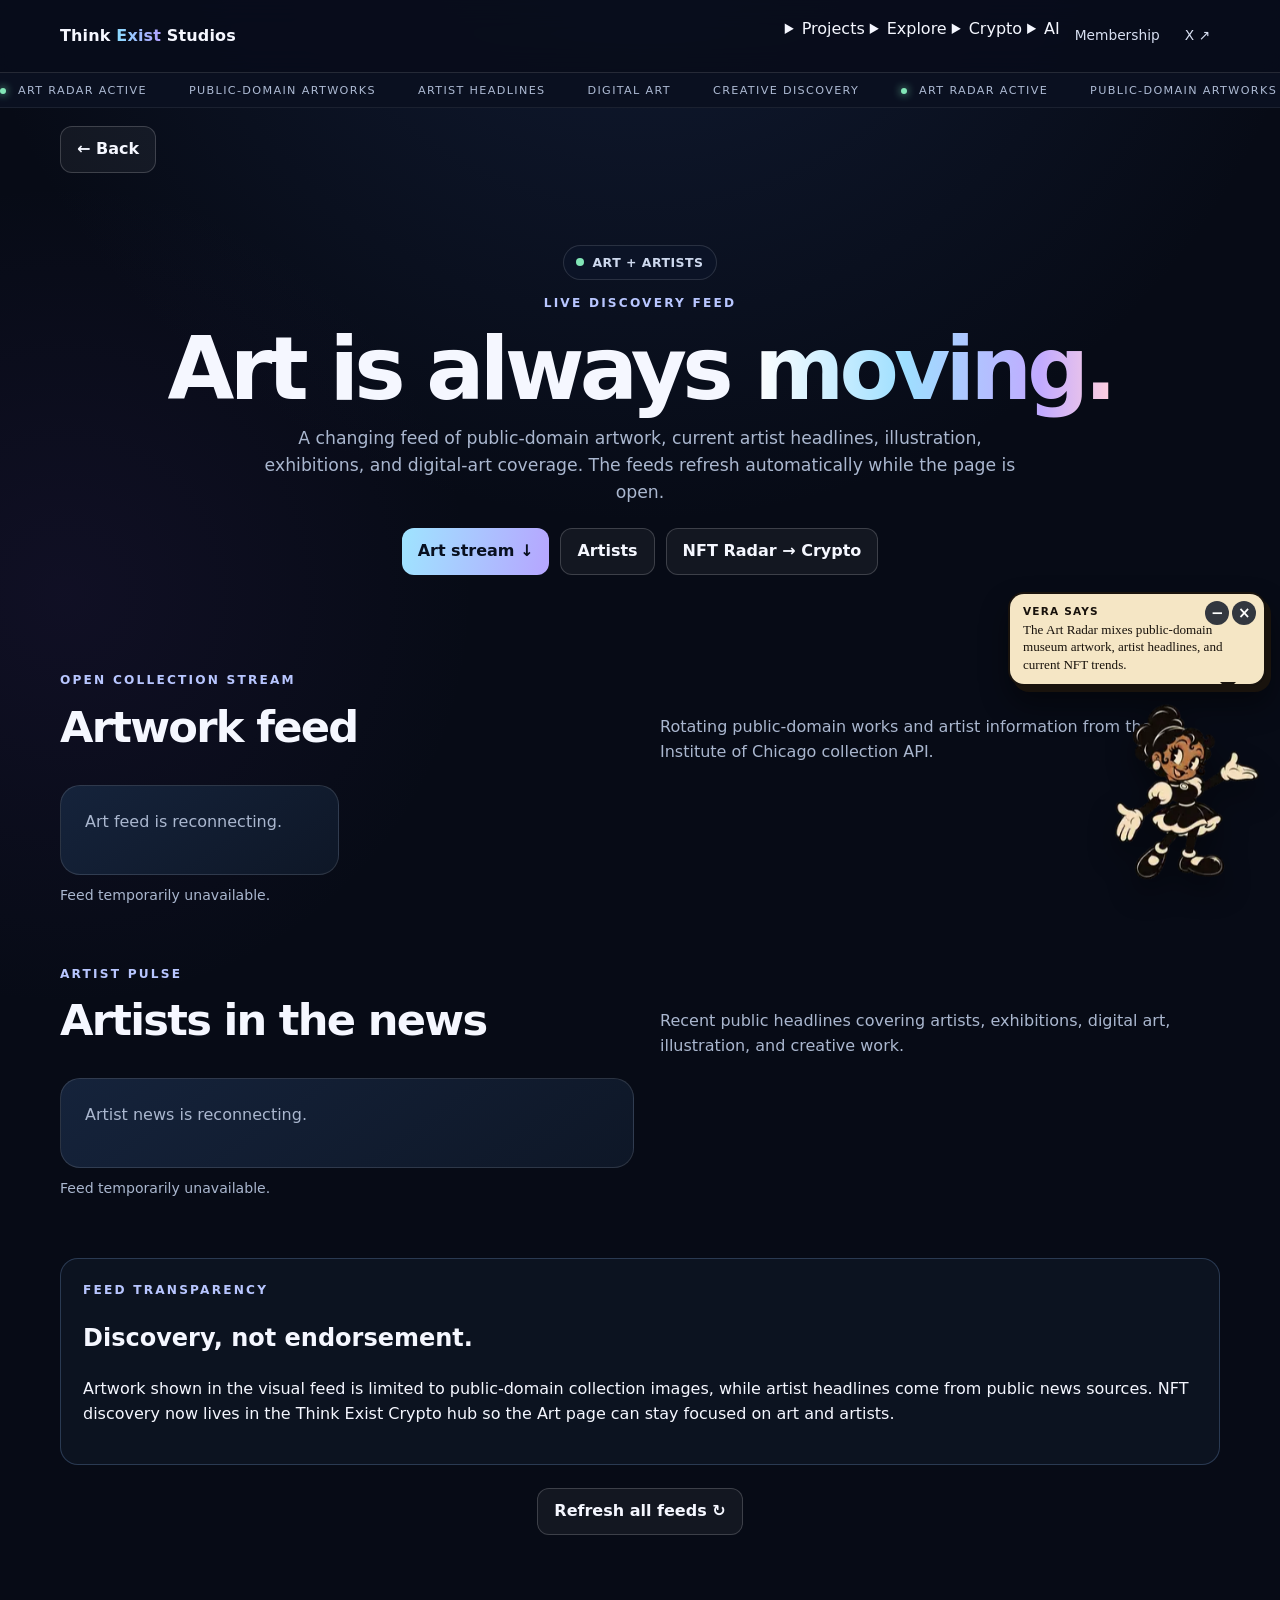
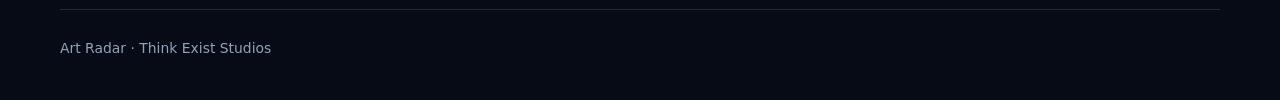
==== commit d61b4116: "Group navigation into clear categories" ====
--- a/art.html
+++ b/art.html
@@ -9,7 +9,42 @@
 <body data-page="art">
 <header class="top"><div class="topin shell">
   <a class="brand" href="index.html">Think <b>Exist</b> Studios</a>
-  <nav class="nav"><a href="projects.html">Projects</a><a href="games.html">Games</a><a href="discover.html">Discover</a><a href="watch.html">Watch</a><a href="art.html">Art</a><a href="people.html">People</a><a href="crypto.html">Crypto</a><a href="creator-studio.html">Creator Studio</a><a href="vera.html">VERA</a><a href="https://x.com/ThinkExistHQ" target="_blank" rel="noopener">X ↗</a></nav>
+  <nav class="nav" aria-label="Primary">
+    <details class="nav-menu">
+      <summary>Projects</summary>
+      <div class="nav-menu-panel">
+        <a href="projects.html">All Projects</a>
+        <a href="games.html">Games</a>
+        <a href="art.html">Art</a>
+        <a href="creator-studio.html">Creator Studio</a>
+      </div>
+    </details>
+    <details class="nav-menu">
+      <summary>Explore</summary>
+      <div class="nav-menu-panel">
+        <a href="discover.html">Discover</a>
+        <a href="watch.html">Watch</a>
+        <a href="people.html">People</a>
+      </div>
+    </details>
+    <details class="nav-menu">
+      <summary>Crypto</summary>
+      <div class="nav-menu-panel">
+        <a href="crypto.html">Crypto Hub</a>
+        <a href="crypto.html#nft-radar">NFT Radar</a>
+        <a href="moses.html">MOSES</a>
+      </div>
+    </details>
+    <details class="nav-menu">
+      <summary>AI</summary>
+      <div class="nav-menu-panel">
+        <a href="vera.html">VERA</a>
+        <a href="nova.html">NOVA</a>
+      </div>
+    </details>
+    <a href="membership.html">Membership</a>
+    <a href="https://x.com/ThinkExistHQ" target="_blank" rel="noopener">X ↗</a>
+  </nav>
 </div></header>
 
 <div class="signalbar"><div class="signaltrack">
--- a/styles.css
+++ b/styles.css
@@ -590,3 +590,66 @@
   .moses-rotation-label p{text-align:left;margin-top:6px}
   .moses-rotation-grid{grid-template-columns:1fr}
 }
+
+
+/* Crypto NFT District */
+.nft-btn{border-color:#b799ff66!important;background:linear-gradient(120deg,#7b5cff22,#23d8d522)!important;box-shadow:0 0 28px #8e6dff12}
+.nft-district{position:relative;isolation:isolate;margin-top:52px;padding:28px;border:1px solid #a88cff42;border-radius:26px;overflow:hidden;background:linear-gradient(145deg,#0b1020 0%,#12152a 46%,#071a20 100%);box-shadow:0 30px 90px #0006,0 0 70px #8e6dff0b}
+.nft-district:before{content:"";position:absolute;inset:0;z-index:-2;background-image:linear-gradient(#ffffff05 1px,transparent 1px),linear-gradient(90deg,#ffffff05 1px,transparent 1px);background-size:34px 34px;mask-image:linear-gradient(to bottom,#0008,transparent 80%)}
+.nft-district-glow{position:absolute;z-index:-1;inset:-120px -80px auto auto;width:360px;height:360px;border-radius:50%;background:radial-gradient(circle,#9d74ff33 0%,#42e6e21a 38%,transparent 70%);filter:blur(10px);pointer-events:none}
+.nft-district-head{display:grid;grid-template-columns:minmax(0,1fr) 150px;gap:24px;align-items:center}
+.nft-district-head h2{font-size:clamp(2rem,5vw,3.6rem);margin:8px 0 10px;letter-spacing:-.045em}
+.nft-district-head p{max-width:760px;color:var(--muted);margin:0}
+.nft-livepill{margin-bottom:14px;border-color:#a88cff55;background:#9b7cff10}
+.nft-district-badge{width:150px;aspect-ratio:1/1;border-radius:24px;border:1px solid #b99bff55;background:radial-gradient(circle at 35% 28%,#9a78ff3d,transparent 42%),linear-gradient(145deg,#15172a,#08141b);display:grid;place-content:center;text-align:center;box-shadow:inset 0 0 28px #ffffff08,0 18px 45px #0007;transform:rotate(2deg)}
+.nft-district-badge span{font-size:.65rem;letter-spacing:.18em;color:#75f5e5;font-weight:900}
+.nft-district-badge strong{display:block;margin:6px 0 4px;font-size:1rem;letter-spacing:.08em}
+.nft-district-badge small{color:var(--muted);font-size:.65rem}
+.nft-radar-strip{display:grid;grid-template-columns:repeat(3,minmax(0,1fr));gap:10px;margin:22px 0 8px}
+.nft-radar-strip>div{padding:12px 14px;border:1px solid #ffffff12;border-radius:14px;background:#060d18aa;display:flex;align-items:center;justify-content:space-between;gap:10px}
+.nft-radar-strip span{font-size:.62rem;letter-spacing:.1em;color:var(--muted);font-weight:900}
+.nft-radar-strip strong{font-size:.82rem;color:#d8ccff}
+.nft-subhead{margin-top:28px}
+.nft-subhead h3{font-size:1.35rem;margin-top:4px}
+.nft-crypto-grid{grid-template-columns:repeat(4,minmax(0,1fr))}
+.nft-crypto-card{position:relative;min-height:112px;border-color:#9c81ff2e;background:linear-gradient(135deg,#101525,#08151d)}
+.nft-crypto-card:after{content:"";position:absolute;inset:0;border-radius:inherit;pointer-events:none;background:linear-gradient(120deg,transparent 35%,#ffffff0a 50%,transparent 65%);transform:translateX(-120%);transition:transform .55s ease}
+.nft-crypto-card:hover:after{transform:translateX(120%)}
+.nft-crypto-card:hover{border-color:#a98cff88;box-shadow:0 18px 50px #7458ff1a,0 0 30px #28d9d214}
+.nft-crypto-card small{color:#a993ff}
+.nft-crypto-card span.up,.nft-crypto-card span.down{display:block;margin-top:7px;font-size:.68rem;font-weight:900}
+.nft-news-card{border-color:#8f7aff20}
+.nft-news-card:hover{border-color:#a88cff66;box-shadow:0 16px 45px #6c55e615}
+.nft-safety-line{margin-top:18px;padding:12px 14px;border-left:3px solid #9e82ff;background:#9e82ff0a;color:var(--muted);font-size:.76rem;border-radius:0 10px 10px 0}
+.nft-safety-line strong{color:#ded5ff}
+@media(max-width:980px){.nft-crypto-grid{grid-template-columns:repeat(2,minmax(0,1fr))}}
+@media(max-width:720px){
+  .nft-district{padding:18px;border-radius:20px}
+  .nft-district-head{grid-template-columns:1fr}
+  .nft-district-badge{width:116px;aspect-ratio:auto;padding:18px;justify-self:start;transform:none;border-radius:18px}
+  .nft-radar-strip{grid-template-columns:1fr}
+  .nft-crypto-grid{grid-template-columns:1fr}
+}
+
+
+/* Daily quiz answer feedback */
+.quiz-help{margin:6px 0 0;color:var(--muted);font-size:.75rem;line-height:1.45}
+.quiz-answer{position:relative;transition:border-color .18s ease,background .18s ease,box-shadow .18s ease,transform .18s ease}
+.quiz-answer.quiz-selected{transform:translateX(2px)}
+.quiz-answer.quiz-correct{
+  color:#d9ffea;
+  border-color:#4fe18a!important;
+  background:linear-gradient(120deg,#123322,#0f2a1e)!important;
+  box-shadow:0 0 0 1px #4fe18a33,0 10px 28px #1c8c4e22;
+}
+.quiz-answer.quiz-wrong{
+  color:#ffe2e2;
+  border-color:#ff6969!important;
+  background:linear-gradient(120deg,#371818,#2b1318)!important;
+  box-shadow:0 0 0 1px #ff696933,0 10px 28px #9a202022;
+}
+.quiz-answer.quiz-correct:after,.quiz-answer.quiz-wrong:after{margin-left:auto;font-size:1rem;font-weight:1000}
+.quiz-answer.quiz-correct:after{content:"✓";color:#69f2a1}
+.quiz-answer.quiz-wrong:after{content:"✕";color:#ff8d8d}
+.quiz-status{min-height:22px;margin-top:10px}
+@media(max-width:620px){.quiz-help{font-size:.72rem}.quiz-answer.quiz-selected{transform:none}}
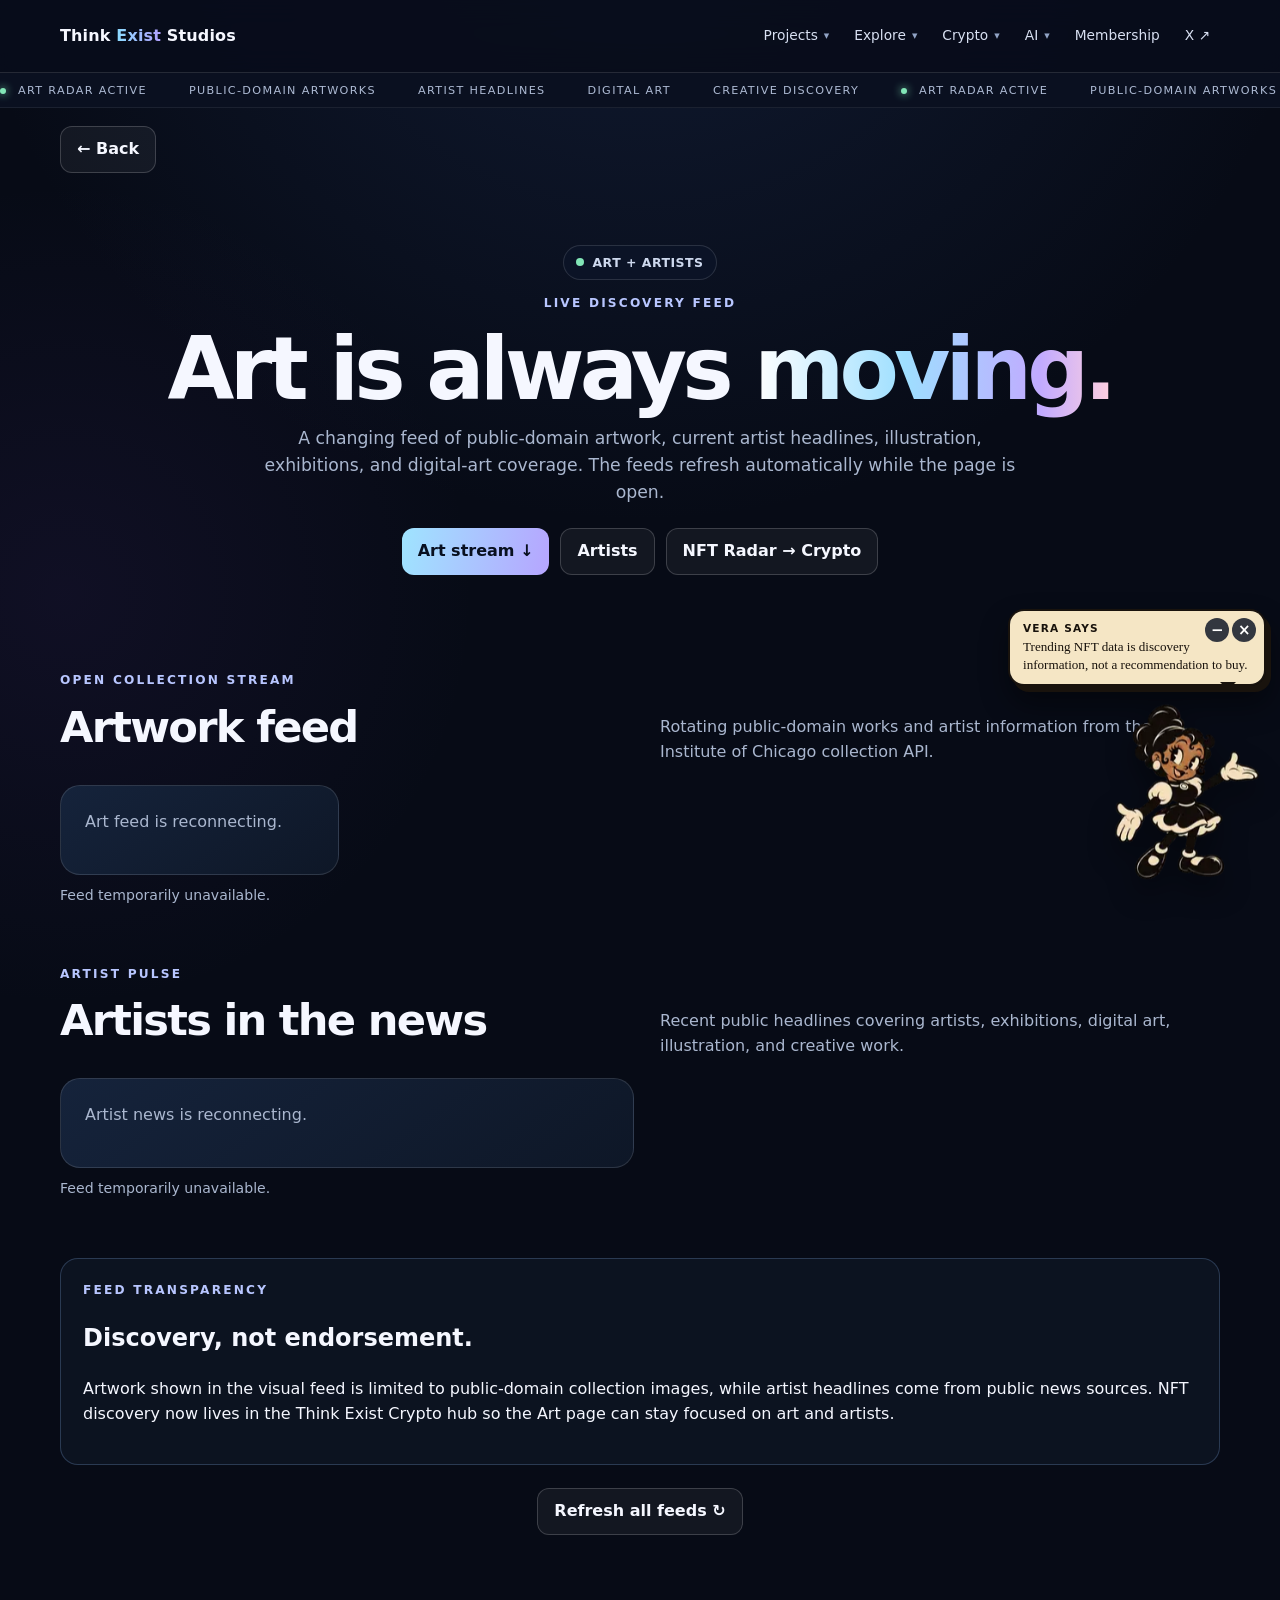
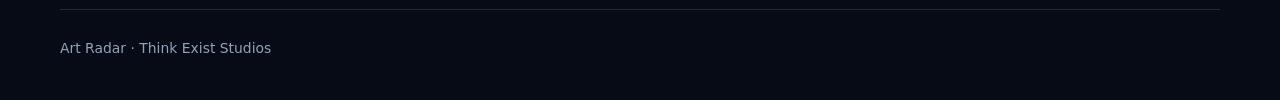
==== commit acccfb67: "Use grouped studio navigation" ====
--- a/art.html
+++ b/art.html
@@ -10,40 +10,11 @@
 <header class="top"><div class="topin shell">
   <a class="brand" href="index.html">Think <b>Exist</b> Studios</a>
   <nav class="nav" aria-label="Primary">
-    <details class="nav-menu">
-      <summary>Projects</summary>
-      <div class="nav-menu-panel">
-        <a href="projects.html">All Projects</a>
-        <a href="games.html">Games</a>
-        <a href="art.html">Art</a>
-        <a href="creator-studio.html">Creator Studio</a>
-      </div>
-    </details>
-    <details class="nav-menu">
-      <summary>Explore</summary>
-      <div class="nav-menu-panel">
-        <a href="discover.html">Discover</a>
-        <a href="watch.html">Watch</a>
-        <a href="people.html">People</a>
-      </div>
-    </details>
-    <details class="nav-menu">
-      <summary>Crypto</summary>
-      <div class="nav-menu-panel">
-        <a href="crypto.html">Crypto Hub</a>
-        <a href="crypto.html#nft-radar">NFT Radar</a>
-        <a href="moses.html">MOSES</a>
-      </div>
-    </details>
-    <details class="nav-menu">
-      <summary>AI</summary>
-      <div class="nav-menu-panel">
-        <a href="vera.html">VERA</a>
-        <a href="nova.html">NOVA</a>
-      </div>
-    </details>
-    <a href="membership.html">Membership</a>
-    <a href="https://x.com/ThinkExistHQ" target="_blank" rel="noopener">X ↗</a>
+    <details class="nav-menu"><summary>Projects</summary><div class="nav-menu-panel"><a href="projects.html">All Projects</a><a href="games.html">Games</a><a href="art.html">Art</a><a href="creator-studio.html">Creator Studio</a></div></details>
+    <details class="nav-menu"><summary>Explore</summary><div class="nav-menu-panel"><a href="discover.html">Discover</a><a href="watch.html">Watch</a><a href="people.html">People</a></div></details>
+    <details class="nav-menu"><summary>Crypto</summary><div class="nav-menu-panel"><a href="crypto.html">Crypto Hub</a><a href="crypto.html#nft-radar">NFT Radar</a><a href="moses.html">MOSES</a></div></details>
+    <details class="nav-menu"><summary>AI</summary><div class="nav-menu-panel"><a href="vera.html">VERA</a><a href="nova.html">NOVA</a></div></details>
+    <a href="membership.html">Membership</a><a href="https://x.com/ThinkExistHQ" target="_blank" rel="noopener">X ↗</a>
   </nav>
 </div></header>
 
@@ -120,5 +91,6 @@
  load(); setInterval(load,600000);
 })();
 </script>
+<script src="site-nav.js" defer></script>
 <script src="vera-guide.js" defer></script>
 </body></html>
--- a/styles.css
+++ b/styles.css
@@ -653,3 +653,80 @@
 .quiz-answer.quiz-wrong:after{content:"✕";color:#ff8d8d}
 .quiz-status{min-height:22px;margin-top:10px}
 @media(max-width:620px){.quiz-help{font-size:.72rem}.quiz-answer.quiz-selected{transform:none}}
+
+
+/* Grouped primary navigation */
+.nav{align-items:center}
+.nav-menu{position:relative}
+.nav-menu>summary{
+  list-style:none;
+  cursor:pointer;
+  color:#d8e0f2;
+  padding:8px 10px;
+  border-radius:999px;
+  font-size:.86rem;
+  user-select:none;
+  display:flex;
+  align-items:center;
+  gap:6px;
+}
+.nav-menu>summary::-webkit-details-marker{display:none}
+.nav-menu>summary:after{content:"▾";font-size:.68rem;color:#91a3c5;transition:transform .18s ease}
+.nav-menu[open]>summary{background:#ffffff10;color:#fff}
+.nav-menu[open]>summary:after{transform:rotate(180deg)}
+.nav-menu-panel{
+  position:absolute;
+  top:calc(100% + 10px);
+  right:0;
+  z-index:80;
+  width:max-content;
+  min-width:205px;
+  display:grid;
+  gap:4px;
+  padding:8px;
+  border:1px solid #ffffff24;
+  border-radius:14px;
+  background:#0a1220f7;
+  box-shadow:0 18px 50px #0009;
+  backdrop-filter:blur(16px);
+}
+.nav-menu-panel a{
+  display:block;
+  border-radius:9px!important;
+  padding:9px 11px!important;
+  font-size:.82rem!important;
+  white-space:nowrap;
+}
+.nav-menu-panel a:hover{background:#ffffff12}
+.home-category-grid{grid-template-columns:repeat(4,minmax(0,1fr));width:min(1040px,100%)}
+.home-path-note{padding-top:28px}
+@media(max-width:900px){
+  .home-category-grid{grid-template-columns:repeat(2,minmax(0,1fr))}
+}
+@media(max-width:760px){
+  .topin{overflow:visible}
+  .nav{
+    max-width:none!important;
+    width:100%;
+    overflow:visible!important;
+    flex-wrap:wrap!important;
+    gap:6px!important;
+  }
+  .nav-menu>summary,.nav>a{
+    min-height:38px;
+    padding:8px 11px!important;
+    border:1px solid #ffffff16;
+    background:#ffffff08;
+    border-radius:999px;
+    font-size:.78rem!important;
+  }
+  .nav-menu{position:relative}
+  .nav-menu-panel{
+    left:0;
+    right:auto;
+    top:calc(100% + 7px);
+    min-width:190px;
+    max-width:min(250px,calc(100vw - 24px));
+  }
+  .home-category-grid{grid-template-columns:1fr}
+}
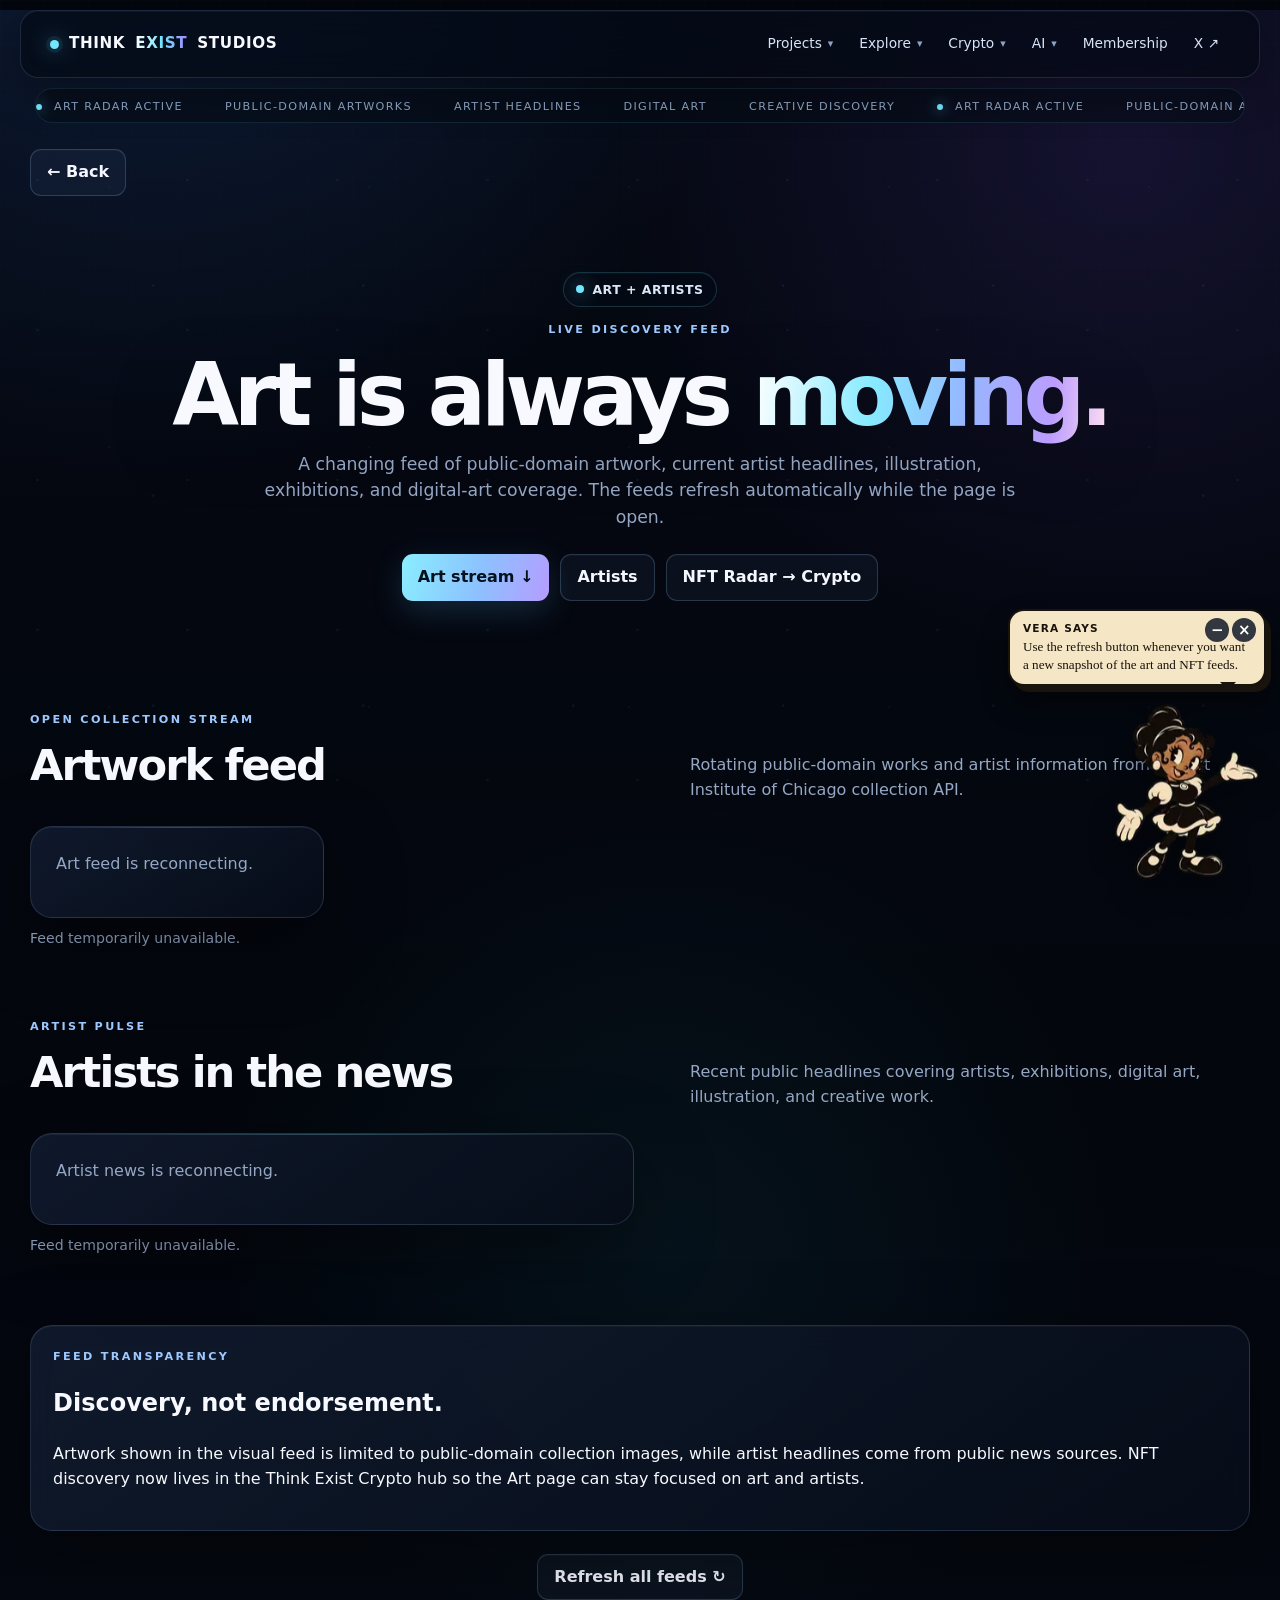
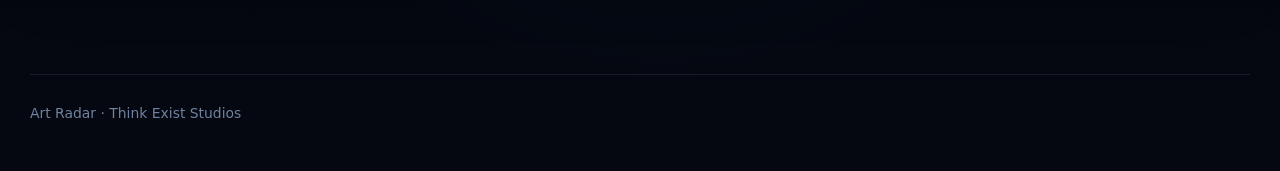
==== commit 2ae726da: "Apply sleek visual shell to art.html" ====
--- a/art.html
+++ b/art.html
@@ -5,6 +5,7 @@
 <meta name="theme-color" content="#070b16">
 <meta name="description" content="Think Exist Art Radar — live artwork and artist headlines.">
 <title>Art Radar | Think Exist Studios</title><link rel="stylesheet" href="styles.css">
+<link rel="stylesheet" href="sleek-site.css">
 </head>
 <body data-page="art">
 <header class="top"><div class="topin shell">
--- a/styles.css
+++ b/styles.css
@@ -730,3 +730,352 @@
   }
   .home-category-grid{grid-template-columns:1fr}
 }
+
+
+/* Think Exist studio emblem */
+.brand{display:inline-flex;align-items:center;gap:10px}
+.brand-mark{width:38px;height:38px;flex:0 0 38px;object-fit:contain;filter:drop-shadow(0 0 10px #9a5cff45) drop-shadow(0 0 5px #ffc46a28)}
+.studio-crest{
+  width:clamp(150px,18vw,205px);
+  aspect-ratio:1/1;
+  display:grid;
+  place-items:center;
+  margin:0 auto 10px;
+  position:relative;
+  isolation:isolate;
+}
+.studio-crest:before{
+  content:"";
+  position:absolute;
+  inset:12%;
+  z-index:-1;
+  border-radius:50%;
+  background:radial-gradient(circle,#8f4cff25 0%,#ffad5620 34%,transparent 70%);
+  filter:blur(18px);
+}
+.studio-crest img{
+  width:100%;
+  height:100%;
+  object-fit:contain;
+  filter:drop-shadow(0 16px 26px #0008) drop-shadow(0 0 16px #9b5fff24);
+  animation:studioCrestFloat 6s ease-in-out infinite;
+}
+@keyframes studioCrestFloat{50%{transform:translateY(-5px)}}
+@media(max-width:760px){
+  .brand{gap:7px}
+  .brand-mark{width:32px;height:32px;flex-basis:32px}
+  .studio-crest{width:138px;margin-bottom:6px}
+}
+@media(max-width:380px){
+  .brand-mark{width:28px;height:28px;flex-basis:28px}
+  .studio-crest{width:120px}
+}
+@media(prefers-reduced-motion:reduce){.studio-crest img{animation:none!important}}
+
+
+/* Cosmic homepage redesign — approved Think Exist visual direction */
+body[data-page="home"]{
+  --bg:#050817;
+  --panel:#0b1020;
+  --panel2:#11172a;
+  background:
+    linear-gradient(180deg,#040713cc 0%,#050817c7 48%,#060916 100%),
+    url("assets/cosmic-home-bg.svg") center top/cover fixed no-repeat,
+    #050817;
+}
+body[data-page="home"]:before{
+  content:"";
+  position:fixed;
+  inset:0;
+  z-index:-1;
+  pointer-events:none;
+  background:
+    radial-gradient(circle at 50% 18%,#a45aff20,transparent 24%),
+    radial-gradient(circle at 80% 42%,#ff9b6120,transparent 28%),
+    linear-gradient(180deg,transparent 55%,#050817 92%);
+}
+body[data-page="home"] .top{
+  background:linear-gradient(180deg,#050817f6,#060918e8);
+  border-bottom:1px solid #c8a3ff2d;
+  box-shadow:0 8px 34px #0007,0 1px 0 #f7bd7720 inset;
+}
+body[data-page="home"] .topin{min-height:78px}
+body[data-page="home"] .brand{
+  gap:12px;
+  letter-spacing:.08em;
+  font-size:.92rem;
+  text-transform:uppercase;
+}
+body[data-page="home"] .brand b{
+  background:linear-gradient(90deg,#f8f8ff,#9c7cff 58%,#ffbd77);
+  background-clip:text;
+}
+body[data-page="home"] .brand-mark{
+  width:48px;height:48px;flex-basis:48px;
+  filter:drop-shadow(0 0 10px #9d63ff88) drop-shadow(0 0 7px #ffb25b66);
+}
+body[data-page="home"] .nav-menu>summary,
+body[data-page="home"] .nav>a{
+  color:#ececff;
+  border:1px solid transparent;
+}
+body[data-page="home"] .nav-menu>summary:hover,
+body[data-page="home"] .nav>a:hover{
+  border-color:#9d7cff38;
+  background:#ffffff08;
+  box-shadow:0 0 24px #845cff14;
+}
+body[data-page="home"] .signalbar{
+  background:#060918e8;
+  border-bottom:1px solid #9a76ff26;
+  color:#c9c8df;
+  box-shadow:0 6px 26px #0004;
+}
+body[data-page="home"] .signaltrack i{
+  background:#ffd38a;
+  box-shadow:0 0 12px #ffae5f;
+}
+
+body[data-page="home"] .home-memberbar{
+  position:relative;
+  z-index:2;
+  margin-top:18px;
+  padding:14px 18px;
+  border:1px solid #b594ff42;
+  border-radius:20px;
+  background:
+    linear-gradient(110deg,#111529d9,#17132ad9),
+    radial-gradient(circle at 80% 20%,#8c5fff22,transparent 35%);
+  box-shadow:0 20px 50px #0006,0 0 45px #8e66ff0f,inset 0 1px 0 #ffffff10;
+  backdrop-filter:blur(18px);
+}
+body[data-page="home"] .home-memberbar .btn{
+  border-color:#bea7ff44;
+  background:#0c1020b8;
+}
+body[data-page="home"] .home-memberbar .btn.primary{
+  color:#080a14;
+  background:linear-gradient(90deg,#9deaff,#b78dff 53%,#ffd0e9);
+  box-shadow:0 0 28px #9f80ff2e;
+}
+
+body[data-page="home"] main.shell{
+  width:min(1240px,calc(100% - 34px));
+}
+body[data-page="home"] .hero-live{
+  min-height:760px;
+  padding:58px 22px 42px;
+  margin-top:18px;
+  border:1px solid #b590ff1f;
+  border-radius:32px;
+  overflow:hidden;
+  background:
+    radial-gradient(circle at 50% 36%,#9b5cff1f 0%,transparent 26%),
+    radial-gradient(circle at 50% 70%,#ffaf6722 0%,transparent 30%),
+    linear-gradient(180deg,#070b1899,#070a14c7 70%,#050817ee);
+  box-shadow:0 35px 100px #0008,inset 0 1px 0 #ffffff0b;
+}
+body[data-page="home"] .hero-live:before{
+  content:"";
+  position:absolute;
+  inset:0;
+  pointer-events:none;
+  background:
+    linear-gradient(90deg,transparent 49.85%,#ffbd7455 50%,transparent 50.15%),
+    radial-gradient(circle at 50% 36%,transparent 0 26%,#ca95ff13 26.2% 26.5%,transparent 27%),
+    radial-gradient(circle at 50% 36%,transparent 0 34%,#ffffff0b 34.2% 34.4%,transparent 34.8%);
+  mix-blend-mode:screen;
+}
+body[data-page="home"] .orb{display:none}
+body[data-page="home"] .studio-crest{
+  width:clamp(210px,27vw,340px);
+  margin:-6px auto 2px;
+  filter:none;
+}
+body[data-page="home"] .studio-crest:before{
+  inset:17%;
+  background:
+    radial-gradient(circle,#fff3bd36 0%,#ff9c5d30 18%,#9b52ff31 40%,transparent 72%);
+  filter:blur(34px);
+}
+body[data-page="home"] .studio-crest img{
+  filter:
+    drop-shadow(0 22px 36px #0009)
+    drop-shadow(0 0 24px #9258ff55)
+    drop-shadow(0 0 9px #ffb26366);
+}
+body[data-page="home"] .livepill{
+  margin-top:4px;
+  border-color:#a98cff42;
+  background:#080d1bcc;
+  box-shadow:0 0 30px #8f5cff15,inset 0 1px 0 #ffffff0b;
+}
+body[data-page="home"] .eyebrow{
+  color:#cec8ff;
+  text-shadow:0 0 16px #7f66ff4d;
+}
+body[data-page="home"] .hero h1{
+  font-size:clamp(3rem,6.6vw,5.7rem);
+  max-width:1050px;
+  text-shadow:0 12px 38px #0009;
+}
+body[data-page="home"] .grad{
+  background:linear-gradient(90deg,#f7fbff 0%,#96e7ff 31%,#a78cff 61%,#ffc6e2 82%,#ffc07b 100%);
+  background-clip:text;
+}
+body[data-page="home"] .hero>p{
+  color:#d0d3e2;
+  max-width:900px;
+}
+body[data-page="home"] .hero .row .btn{
+  min-width:150px;
+  border-color:#a98cff47;
+  background:#0a0e1dcc;
+  box-shadow:inset 0 1px 0 #ffffff0b;
+}
+body[data-page="home"] .hero .row .btn.primary{
+  color:#070914;
+  border:0;
+  background:linear-gradient(90deg,#99eaff,#b58cff 53%,#f5b7ef);
+  box-shadow:0 0 26px #a57cff36,0 12px 30px #0005;
+}
+body[data-page="home"] .hero .row .btn:hover{
+  border-color:#f3b67488;
+  box-shadow:0 0 28px #a56cff30,0 16px 38px #0007;
+}
+
+body[data-page="home"] .home-category-grid{
+  width:100%;
+  gap:16px;
+  margin-top:34px;
+}
+body[data-page="home"] .pulse-card{
+  min-height:185px;
+  padding:22px 20px 18px;
+  display:flex;
+  flex-direction:column;
+  justify-content:flex-end;
+  border-radius:20px;
+  border:1px solid #baa0ff55;
+  overflow:hidden;
+  background:
+    radial-gradient(circle at 50% 24%,#9469ff34,transparent 27%),
+    linear-gradient(160deg,#111831e8,#080d1be8 65%);
+  box-shadow:0 22px 52px #0007,inset 0 1px 0 #ffffff13;
+}
+body[data-page="home"] .pulse-card:before{
+  content:"";
+  position:absolute;
+  inset:0;
+  opacity:.9;
+  background:
+    radial-gradient(circle at 52% 24%,#ffffff 0 1px,transparent 2px),
+    radial-gradient(circle at 68% 18%,#ffba6e 0 1px,transparent 2px),
+    radial-gradient(circle at 32% 34%,#be8aff 0 1px,transparent 2px),
+    radial-gradient(circle at 50% 40%,#6b55d833 0 18%,transparent 18.5%),
+    radial-gradient(circle at 50% 40%,transparent 0 23%,#d6c5ff22 23.4% 24%,transparent 24.5%);
+  pointer-events:none;
+}
+body[data-page="home"] .pulse-card:after{
+  content:"";
+  position:absolute;
+  left:-10%;
+  right:-10%;
+  top:41%;
+  height:42%;
+  border-radius:50% 50% 0 0;
+  border-top:1px solid #efb87555;
+  background:linear-gradient(180deg,#7048c517,transparent 62%);
+  pointer-events:none;
+}
+body[data-page="home"] .pulse-card:nth-child(1){background:radial-gradient(circle at 50% 25%,#7d5cff45,transparent 25%),linear-gradient(160deg,#121a34,#070c18 68%)}
+body[data-page="home"] .pulse-card:nth-child(2){background:radial-gradient(circle at 50% 24%,#6fdfff3d,transparent 26%),linear-gradient(160deg,#101a32,#090d19 68%)}
+body[data-page="home"] .pulse-card:nth-child(3){background:radial-gradient(circle at 58% 25%,#ffac643b,transparent 25%),linear-gradient(160deg,#17152d,#090d19 68%)}
+body[data-page="home"] .pulse-card:nth-child(4){background:radial-gradient(circle at 52% 22%,#cf68ff46,transparent 24%),linear-gradient(160deg,#14122d,#090d19 68%)}
+body[data-page="home"] .pulse-card:hover{
+  transform:translateY(-6px) scale(1.01);
+  border-color:#ffd08a88;
+  box-shadow:0 28px 70px #0008,0 0 32px #9d6cff1d,inset 0 1px 0 #ffffff17;
+}
+body[data-page="home"] .pulse-card small,
+body[data-page="home"] .pulse-card strong,
+body[data-page="home"] .pulse-card em{position:relative;z-index:2}
+body[data-page="home"] .pulse-card small{color:#c3badc;letter-spacing:.16em}
+body[data-page="home"] .pulse-card strong{font-size:1.18rem}
+body[data-page="home"] .pulse-card em{color:#b7bfd1}
+body[data-page="home"] .pulse-card .pulse-dot{
+  z-index:3;
+  width:9px;height:9px;
+  box-shadow:0 0 14px currentColor;
+}
+
+body[data-page="home"] .home-path-note{
+  padding-top:34px;
+}
+body[data-page="home"] .home-path-note .callout{
+  position:relative;
+  overflow:hidden;
+  padding:40px 30px;
+  text-align:center;
+  border-radius:26px;
+  border-color:#ac86ff3f;
+  background:
+    linear-gradient(180deg,#090e1bcf,#080b16e8),
+    radial-gradient(circle at 50% 0%,#8a58ff23,transparent 52%);
+  box-shadow:0 28px 80px #0007,inset 0 1px 0 #ffffff0c;
+}
+body[data-page="home"] .home-path-note .callout:before{
+  content:"";
+  position:absolute;
+  left:8%;right:8%;top:0;height:1px;
+  background:linear-gradient(90deg,transparent,#ffcf8c,#b68cff,#ffcf8c,transparent);
+  box-shadow:0 0 18px #ffba6a66;
+}
+body[data-page="home"] .home-path-note h2{
+  font-size:clamp(1.65rem,3.5vw,2.8rem);
+  margin:10px 0;
+}
+body[data-page="home"] .footer{
+  color:#aeb4c8;
+  border-top-color:#a389ff25;
+}
+
+/* Keep VERA available without covering the cosmic homepage. */
+body[data-page="home"] .vera-guide{
+  width:92px;
+  height:120px;
+  right:max(12px,env(safe-area-inset-right));
+  left:auto;
+  transform:none;
+  bottom:max(12px,env(safe-area-inset-bottom));
+  opacity:.96;
+}
+body[data-page="home"] .vera-bubble{
+  width:min(220px,calc(100vw - 24px));
+  max-height:116px;
+  right:0;
+  left:auto;
+  bottom:calc(100% + 2px);
+  transform:scale(.94) translateY(5px);
+  transform-origin:bottom right;
+}
+body[data-page="home"] .vera-bubble.show{transform:scale(1) translateY(0)}
+body[data-page="home"] .vera-bubble p{font-size:.72rem}
+
+@media(max-width:900px){
+  body[data-page="home"] .hero-live{min-height:700px;padding-inline:16px}
+  body[data-page="home"] .studio-crest{width:190px}
+  body[data-page="home"] .home-category-grid{grid-template-columns:repeat(2,minmax(0,1fr))}
+}
+@media(max-width:760px){
+  body[data-page="home"] .topin{min-height:68px}
+  body[data-page="home"] .brand{font-size:.78rem;letter-spacing:.05em}
+  body[data-page="home"] .brand-mark{width:38px;height:38px;flex-basis:38px}
+  body[data-page="home"] .home-memberbar{margin-top:12px;border-radius:16px}
+  body[data-page="home"] .hero-live{margin-top:12px;min-height:auto;padding:34px 12px 28px;border-radius:22px}
+  body[data-page="home"] .studio-crest{width:160px}
+  body[data-page="home"] .hero h1{font-size:clamp(2.45rem,11vw,4rem)}
+  body[data-page="home"] .home-category-grid{grid-template-columns:1fr}
+  body[data-page="home"] .pulse-card{min-height:148px}
+  body[data-page="home"] .vera-guide{width:78px;height:102px}
+}
--- a/sleek-site.css
+++ b/sleek-site.css
@@ -0,0 +1,372 @@
+/* Think Exist Studios — Sleek Site Shell 2026-10-01
+   Applied to public site pages only. Creator Studio intentionally does not load this file. */
+
+:root{
+  --sleek-bg:#03060d;
+  --sleek-panel:rgba(9,15,28,.78);
+  --sleek-panel-strong:rgba(12,20,37,.94);
+  --sleek-line:rgba(164,205,255,.16);
+  --sleek-line-hot:rgba(119,219,255,.42);
+  --sleek-cyan:#72e6ff;
+  --sleek-blue:#79a8ff;
+  --sleek-violet:#a28bff;
+  --sleek-gold:#ffd88a;
+  --sleek-green:#74f3ba;
+  --sleek-ink:#f7f9ff;
+  --sleek-muted:#95a7c4;
+  --sleek-shadow:0 24px 80px rgba(0,0,0,.38);
+  --sleek-radius:22px;
+}
+
+html{background:var(--sleek-bg)}
+body{
+  background:
+    radial-gradient(circle at 12% -8%,rgba(55,114,212,.20),transparent 28%),
+    radial-gradient(circle at 88% 8%,rgba(111,72,210,.15),transparent 26%),
+    radial-gradient(circle at 52% 70%,rgba(39,180,211,.07),transparent 32%),
+    linear-gradient(180deg,#050913 0%,#03060d 62%,#050811 100%);
+  color:var(--sleek-ink);
+  min-height:100vh;
+  isolation:isolate;
+}
+body:before{
+  content:"";
+  position:fixed;inset:0;z-index:-2;pointer-events:none;
+  background-image:
+    linear-gradient(rgba(255,255,255,.018) 1px,transparent 1px),
+    linear-gradient(90deg,rgba(255,255,255,.018) 1px,transparent 1px);
+  background-size:44px 44px;
+  mask-image:linear-gradient(to bottom,rgba(0,0,0,.55),transparent 88%);
+}
+body:after{
+  content:"";
+  position:fixed;inset:0;z-index:-1;pointer-events:none;
+  background:
+    radial-gradient(circle at 25% 20%,rgba(114,230,255,.09) 0 1px,transparent 1.6px),
+    radial-gradient(circle at 73% 36%,rgba(255,255,255,.08) 0 1px,transparent 1.5px),
+    radial-gradient(circle at 42% 72%,rgba(162,139,255,.08) 0 1px,transparent 1.5px);
+  background-size:150px 150px,210px 210px,260px 260px;
+  opacity:.72;
+}
+::selection{background:rgba(114,230,255,.28);color:white}
+.shell{width:min(1220px,calc(100% - 42px))}
+
+/* top navigation */
+.top{
+  top:10px;
+  width:min(1240px,calc(100% - 24px));
+  margin:10px auto 0;
+  border:1px solid rgba(160,202,255,.15);
+  border-radius:18px;
+  background:rgba(5,10,20,.74);
+  box-shadow:0 12px 46px rgba(0,0,0,.30),inset 0 1px 0 rgba(255,255,255,.04);
+  backdrop-filter:blur(22px) saturate(135%);
+}
+.topin{min-height:66px;padding:0 8px}
+.brand{
+  display:inline-flex;align-items:center;gap:10px;
+  font-size:.95rem;
+  letter-spacing:.04em;
+  text-transform:uppercase;
+}
+.brand:before{
+  content:"";
+  width:9px;height:9px;border-radius:50%;
+  background:var(--sleek-cyan);
+  box-shadow:0 0 0 4px rgba(114,230,255,.08),0 0 22px rgba(114,230,255,.75);
+}
+.brand b{background:linear-gradient(90deg,#fff,var(--sleek-cyan),var(--sleek-violet));background-clip:text}
+.nav{gap:4px}
+.nav a,.nav summary{
+  border:1px solid transparent;
+  color:#d8e5f7;
+  transition:background .2s ease,border-color .2s ease,color .2s ease,transform .2s ease;
+}
+.nav a:hover,.nav summary:hover,.nav details[open]>summary{
+  background:rgba(114,230,255,.07);
+  border-color:rgba(114,230,255,.17);
+  color:#fff;
+}
+.nav-menu-panel{
+  border:1px solid rgba(155,201,255,.18)!important;
+  background:rgba(6,12,24,.96)!important;
+  box-shadow:0 24px 65px rgba(0,0,0,.46)!important;
+  backdrop-filter:blur(22px);
+}
+
+/* ticker + ambient UI */
+.signalbar{
+  width:min(1210px,calc(100% - 42px));
+  margin:10px auto 0;
+  border:1px solid rgba(114,230,255,.11);
+  border-radius:999px;
+  background:rgba(6,12,23,.60);
+}
+.signaltrack{color:#8ea6c5}
+.signaltrack i{background:var(--sleek-cyan);box-shadow:0 0 14px rgba(114,230,255,.8)}
+
+/* typography + spacing */
+.hero{padding:76px 0 42px}
+.hero h1,.profilehero h1,.vera-profile-copy h1{
+  letter-spacing:-.06em;
+  text-wrap:balance;
+  filter:drop-shadow(0 16px 36px rgba(0,0,0,.18));
+}
+.hero p,.sectionhead p,.feature-band p{color:var(--sleek-muted)}
+.eyebrow{
+  color:#9ec9ff;
+  letter-spacing:.21em;
+  font-size:.70rem;
+}
+.grad{
+  background:linear-gradient(95deg,#ffffff 0%,#86eaff 34%,#96b6ff 60%,#bc9dff 84%,#ffe0f0 100%);
+  background-clip:text;color:transparent;
+}
+.section{padding-top:68px}
+.sectionhead{padding-bottom:3px}
+.sectionhead h2,.feature-band h2{letter-spacing:-.045em}
+.footer{
+  color:#6f829f;
+  border-color:rgba(159,200,255,.11);
+  padding-bottom:46px;
+}
+
+/* panels */
+.card,.callout,.feedbox,.feature-band,.game-stage,.authbox,.editor,
+.watch-card,.vera-portrait,.nova-chat-card,.rating-overview,.progress-score-card{
+  border-color:var(--sleek-line);
+  background:
+    linear-gradient(145deg,rgba(18,29,49,.84),rgba(7,13,25,.86));
+  box-shadow:var(--sleek-shadow),inset 0 1px 0 rgba(255,255,255,.035);
+  backdrop-filter:blur(14px);
+}
+.card,.callout,.feedbox{border-radius:var(--sleek-radius)}
+.card{
+  padding:25px;
+  transition:transform .24s ease,border-color .24s ease,box-shadow .24s ease,background .24s ease;
+}
+.card:before{
+  content:"";
+  position:absolute;inset:0 0 auto 0;height:1px;
+  background:linear-gradient(90deg,transparent,rgba(114,230,255,.34),transparent);
+  opacity:.7;
+}
+.hoverlift:hover,.card:hover{
+  transform:translateY(-3px);
+  border-color:rgba(114,230,255,.29);
+  box-shadow:0 28px 80px rgba(0,0,0,.46),0 0 34px rgba(87,171,255,.06);
+}
+.card p,.statusline,.watch-note{color:var(--sleek-muted)}
+.tag{
+  border-color:rgba(143,187,238,.20);
+  background:rgba(105,156,218,.07);
+  color:#cddcf0;
+  font-size:.68rem;
+  letter-spacing:.06em;
+  text-transform:uppercase;
+}
+
+/* controls */
+.btn{
+  min-height:43px;
+  border-radius:11px;
+  border-color:rgba(155,198,247,.21);
+  background:rgba(126,170,224,.06);
+  box-shadow:inset 0 1px 0 rgba(255,255,255,.025);
+}
+.btn:hover{
+  border-color:rgba(114,230,255,.43);
+  background:rgba(114,230,255,.09);
+  box-shadow:0 12px 34px rgba(0,0,0,.35),0 0 24px rgba(114,230,255,.07);
+}
+.btn.primary{
+  color:#03111c;
+  background:linear-gradient(105deg,#8aeeff,#8cc2ff 52%,#b59cff);
+  box-shadow:0 10px 32px rgba(94,189,255,.18);
+}
+.feature-link{color:#80e6ff}
+.livepill{
+  border-color:rgba(114,230,255,.18);
+  background:rgba(4,11,22,.72);
+  color:#d9e7f8;
+  box-shadow:inset 0 1px 0 rgba(255,255,255,.03);
+}
+.pulse,.pulse-dot{background:var(--sleek-cyan);box-shadow:0 0 18px rgba(114,230,255,.8)}
+
+/* homepage */
+body[data-page="home"] .hero-live{
+  min-height:650px;
+  border-bottom:1px solid rgba(114,230,255,.07);
+}
+body[data-page="home"] .studio-crest{
+  filter:drop-shadow(0 0 44px rgba(91,174,255,.18));
+}
+body[data-page="home"] .pulse-grid{
+  width:min(980px,100%);
+  gap:14px;
+}
+body[data-page="home"] .pulse-card{
+  border-color:rgba(148,194,247,.14);
+  background:linear-gradient(145deg,rgba(15,28,48,.72),rgba(6,13,25,.78));
+  border-radius:18px;
+  min-height:126px;
+  box-shadow:0 16px 42px rgba(0,0,0,.20);
+}
+body[data-page="home"] .pulse-card:hover{
+  border-color:rgba(114,230,255,.34);
+  box-shadow:0 22px 60px rgba(0,0,0,.32),0 0 30px rgba(114,230,255,.06);
+}
+.home-memberbar,.profile-accountbar{
+  border-color:rgba(114,230,255,.18);
+  background:rgba(7,15,28,.72);
+  box-shadow:0 16px 45px rgba(0,0,0,.22);
+}
+
+/* Discover / Watch */
+body[data-page="discover"]{--page-accent:#72e6ff}
+body[data-page="discover"] .news-card,
+body[data-page="discover"] .video-card,
+body[data-page="discover"] .anime-card{
+  border-color:rgba(134,188,241,.14);
+  background:rgba(8,15,28,.76);
+  box-shadow:0 15px 45px rgba(0,0,0,.23);
+}
+body[data-page="discover"] .news-card:hover,
+body[data-page="discover"] .video-card:hover,
+body[data-page="discover"] .anime-card:hover{border-color:rgba(114,230,255,.34)}
+body[data-page="watch"] .watch-feed{gap:28px}
+body[data-page="watch"] .watch-card{border-radius:26px;background:#050911}
+body[data-page="watch"] .watch-player{background:#010307}
+
+/* Games */
+body[data-page="games"]{
+  background:
+    radial-gradient(circle at 50% -10%,rgba(41,140,139,.15),transparent 28%),
+    linear-gradient(180deg,#040b0d,#03060d 60%,#05080d);
+}
+body[data-page="games"] .eyebrow,
+body[data-page="games"] .feature-link{color:#79efd2}
+body[data-page="games"] .game-stage{
+  border-color:rgba(116,243,186,.20);
+  background:linear-gradient(145deg,rgba(8,27,29,.88),rgba(6,13,24,.92));
+}
+body[data-page="games"] .timeline>div{border-color:rgba(116,243,186,.36)}
+body[data-page="games"] .timeline span{color:#79efd2}
+
+/* Crypto / MOSES public profile */
+body[data-page="crypto"],body[data-page="moses"]{
+  background:
+    radial-gradient(circle at 72% -8%,rgba(209,158,57,.12),transparent 26%),
+    radial-gradient(circle at 18% 18%,rgba(78,169,216,.10),transparent 28%),
+    linear-gradient(180deg,#06090d,#03060b);
+}
+body[data-page="crypto"] .eyebrow,body[data-page="moses"] .eyebrow{color:#ffd88a}
+body[data-page="crypto"] .card,body[data-page="moses"] .card{
+  border-color:rgba(255,216,138,.14);
+}
+body[data-page="crypto"] .dex-frame{
+  border-color:rgba(255,216,138,.19);
+  box-shadow:0 24px 70px rgba(0,0,0,.4);
+}
+body[data-page="crypto"] .danger-card{border-color:rgba(255,118,118,.31)}
+
+/* AI pages */
+body[data-page="vera"],body[data-page="nova"]{
+  background:
+    radial-gradient(circle at 76% 2%,rgba(139,106,255,.17),transparent 30%),
+    radial-gradient(circle at 18% 35%,rgba(65,194,231,.08),transparent 25%),
+    linear-gradient(180deg,#080712,#03060d);
+}
+body[data-page="vera"] .eyebrow,body[data-page="nova"] .eyebrow{color:#c2b5ff}
+body[data-page="vera"] .vera-portrait{
+  border-color:rgba(181,156,255,.23);
+  background:
+    radial-gradient(circle at 50% 35%,rgba(112,82,225,.24),transparent 42%),
+    linear-gradient(145deg,#0c1324,#080b16);
+}
+body[data-page="nova"] .nova-chat-card{
+  border-color:rgba(179,156,255,.23);
+  background:linear-gradient(145deg,rgba(12,18,35,.95),rgba(8,9,20,.95));
+}
+
+/* Art + People */
+body[data-page="art"] .art-card,
+body[data-page="art"] .nft-card,
+body[data-page="people"] .person-card,
+body[data-page="people"] .work{
+  border-color:rgba(168,151,255,.17);
+  background:rgba(8,14,26,.82);
+}
+body[data-page="art"] .art-card:hover,
+body[data-page="art"] .nft-card:hover{border-color:rgba(180,153,255,.42)}
+body[data-page="people"] .profilehero img{
+  border-color:rgba(126,211,255,.24);
+  box-shadow:0 30px 90px rgba(0,0,0,.48);
+}
+
+/* membership */
+body[data-page="membership"] .authbox,
+body[data-page="membership"] .editor{
+  border-color:rgba(114,230,255,.17);
+}
+body[data-page="membership"] .field input,
+body[data-page="membership"] .field textarea{
+  background:rgba(3,8,17,.80);
+  border-color:rgba(157,196,241,.20);
+}
+body[data-page="membership"] .field input:focus,
+body[data-page="membership"] .field textarea:focus{
+  outline:none;
+  border-color:rgba(114,230,255,.48);
+  box-shadow:0 0 0 3px rgba(114,230,255,.07);
+}
+
+/* modal/data surfaces and page-specific shells */
+.page-back{padding-top:26px}
+.market .price{letter-spacing:-.04em}
+.build-console span,
+.crypto-checklist pre,.recovery-safe pre{
+  background:rgba(2,7,14,.86);
+  border-color:rgba(145,189,238,.14);
+}
+.dex-native-grid article,
+.comment-card,.feedback-admin-row,
+.progress-metrics article,.progress-action{
+  background:rgba(255,255,255,.025);
+  border-color:rgba(151,193,239,.13);
+}
+
+/* mobile */
+@media(max-width:900px){
+  .shell{width:min(100% - 28px,1220px)}
+  .top{top:7px;width:calc(100% - 14px);margin-top:7px;border-radius:15px}
+  .signalbar{width:calc(100% - 28px)}
+  .hero{padding-top:58px}
+}
+@media(max-width:760px){
+  body{background-attachment:fixed}
+  .shell{width:calc(100% - 22px)}
+  .topin{padding:10px 5px 9px;gap:9px}
+  .brand{font-size:.88rem}
+  .brand:before{width:7px;height:7px}
+  .nav{padding-bottom:2px;scrollbar-width:none}
+  .nav::-webkit-scrollbar{display:none}
+  .nav a,.nav summary{padding:7px 9px!important;font-size:.75rem!important;white-space:nowrap}
+  .hero{padding-top:48px}
+  .hero h1{font-size:clamp(2.35rem,13vw,4.15rem)}
+  .hero p{font-size:.98rem}
+  .section{padding-top:50px}
+  .card{padding:20px;border-radius:18px}
+  .signalbar{margin-top:7px;width:calc(100% - 22px)}
+  body[data-page="home"] .hero-live{min-height:570px}
+}
+@media(max-width:480px){
+  .top{width:calc(100% - 10px);margin-top:5px}
+  .shell{width:calc(100% - 18px)}
+  .hero h1{font-size:clamp(2.2rem,14vw,3.65rem)}
+  .btn{min-height:42px;padding:9px 13px}
+  .sectionhead h2,.feature-band h2{font-size:1.75rem}
+}
+@media(prefers-reduced-motion:reduce){
+  body:after{display:none}
+}
